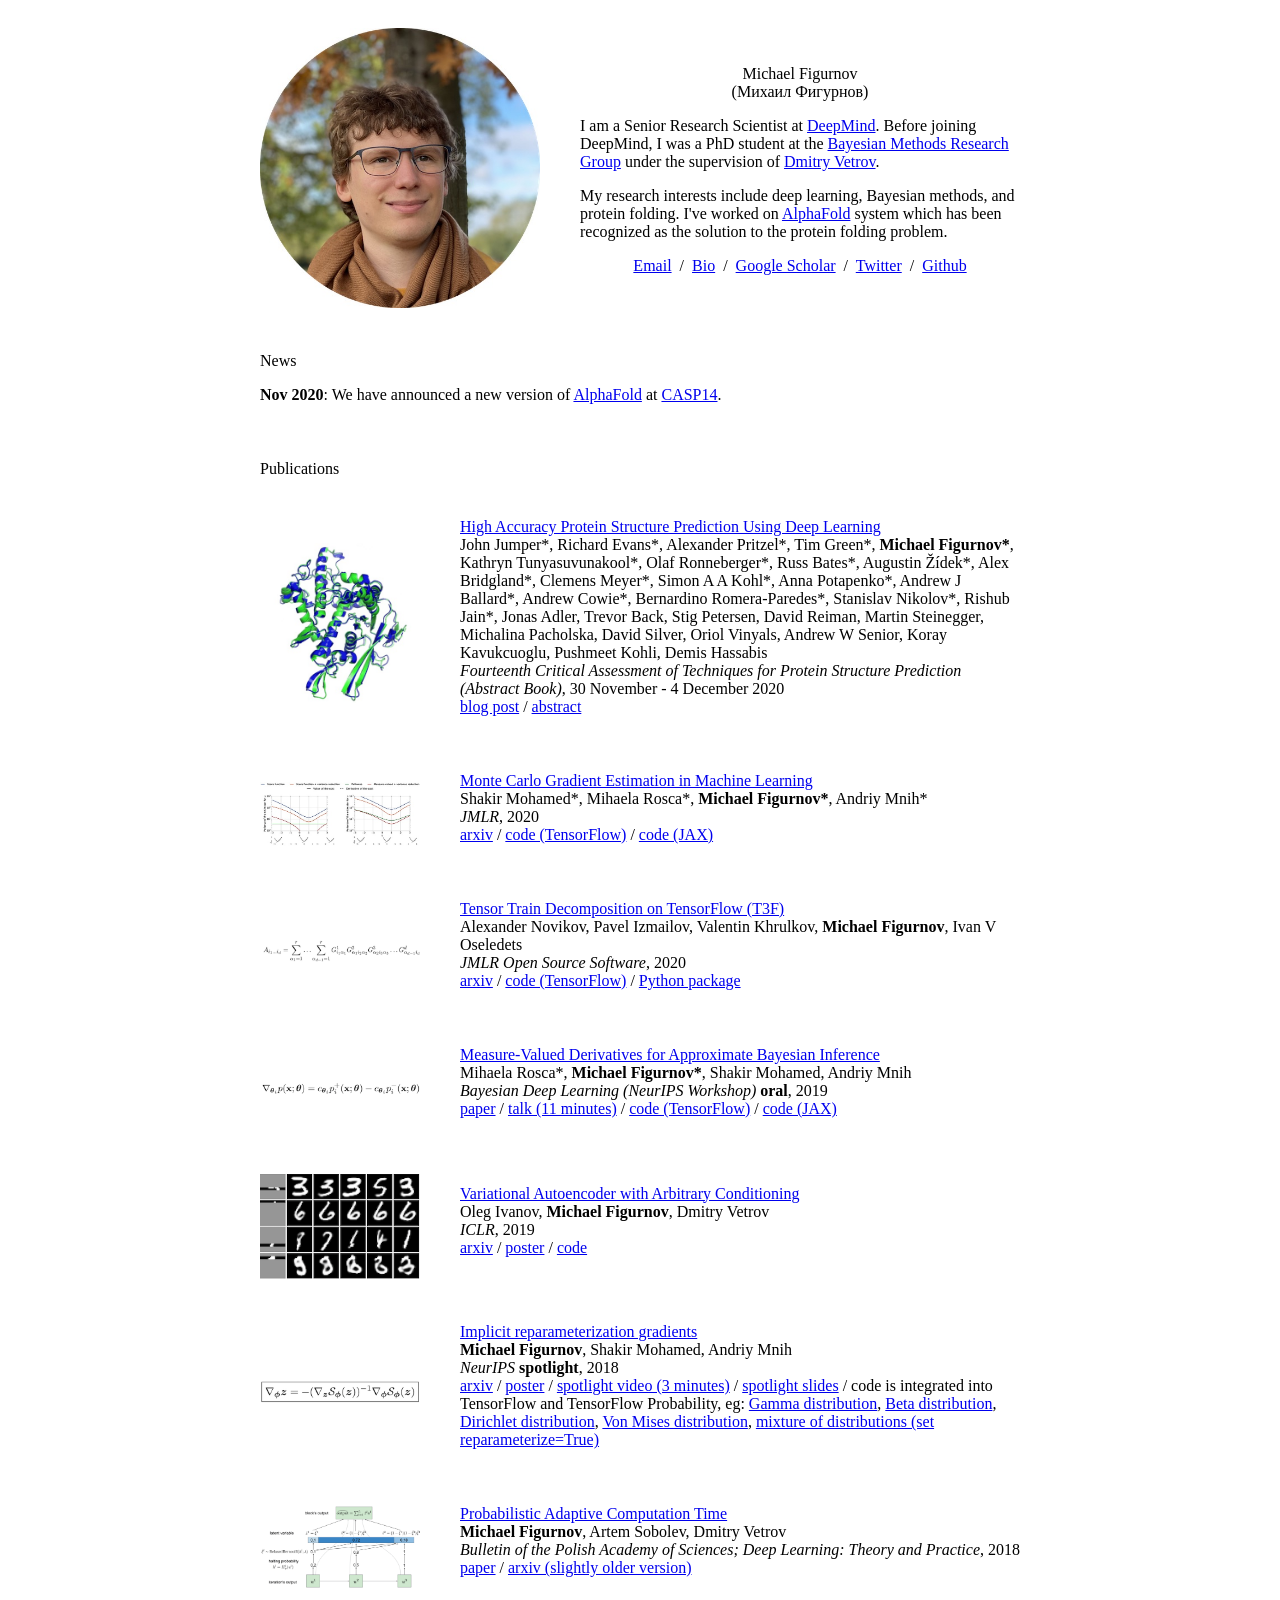
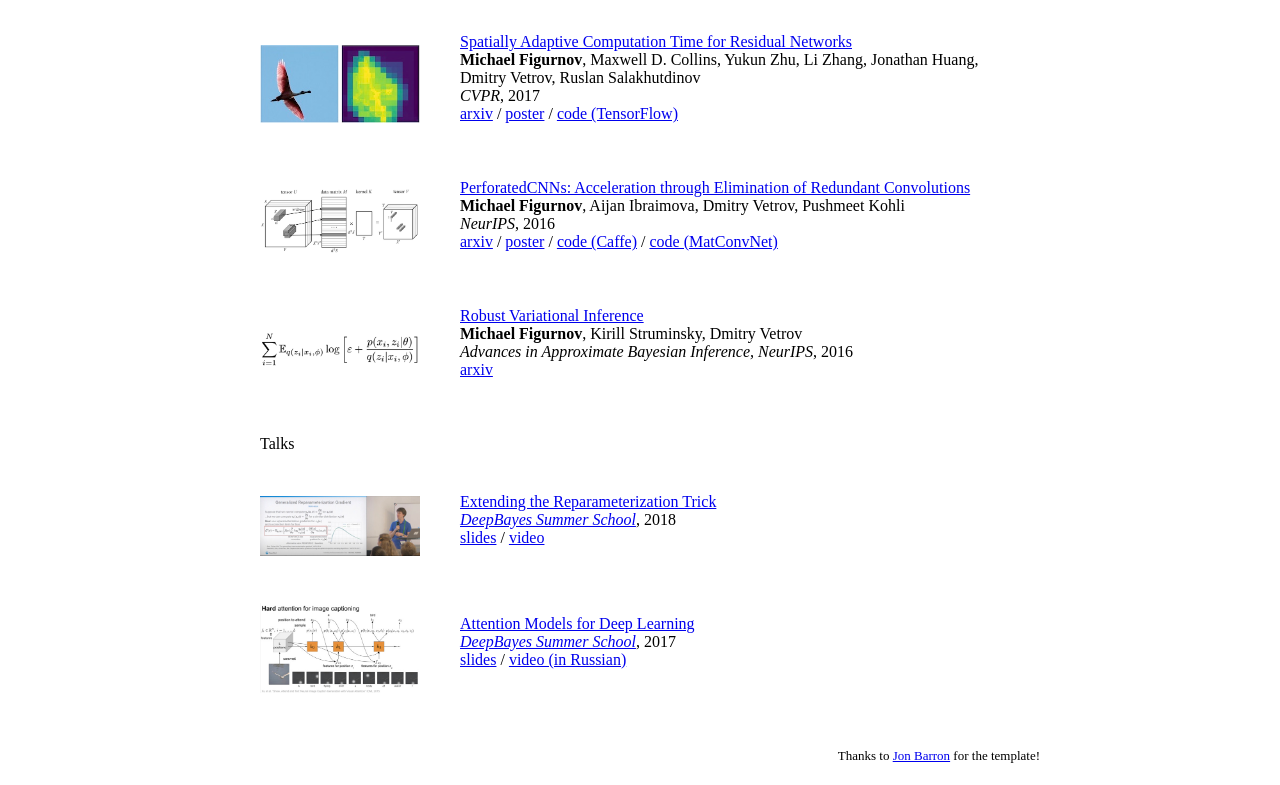
==== index.html @ fea30292 "Initial commit" ====
<!DOCTYPE HTML>
<html lang="en"><head><meta http-equiv="Content-Type" content="text/html; charset=UTF-8">

  <!-- Global site tag (gtag.js) - Google Analytics -->
  <script async src="https://www.googletagmanager.com/gtag/js?id=G-KKWC6RB5WS"></script>
  <script>
    window.dataLayer = window.dataLayer || [];
    function gtag(){dataLayer.push(arguments);}
    gtag('js', new Date());

    gtag('config', 'G-KKWC6RB5WS');
  </script>

  <title>Michael Figurnov</title>
  
  <meta name="author" content="Michael Figurnov">
  <meta name="viewport" content="width=device-width, initial-scale=1">
  
  <link rel="stylesheet" type="text/css" href="stylesheet.css">
  <link rel="icon" type="image/png" href="images/michael-figurnov-small.png">
</head>

<body>
  <table style="width:100%;max-width:800px;border:0px;border-spacing:0px;border-collapse:separate;margin-right:auto;margin-left:auto;"><tbody>
    <tr style="padding:0px">
      <td style="padding:0px">
        <table style="width:100%;border:0px;border-spacing:0px;border-collapse:separate;margin-right:auto;margin-left:auto;"><tbody>
          <tr style="padding:0px">
            <td style="padding:2.5%;width:40%;max-width:40%">
              <a href="images/michael-figurnov.jpg"><img style="width:100%;max-width:100%" alt="profile photo" src="images/michael-figurnov-circle.jpg" class="hoverZoomLink"></a>
            </td>
            <td style="padding:2.5%;width:63%;vertical-align:middle">
              <p style="text-align:center">
                <name>Michael Figurnov</name>
                <br/>(Михаил Фигурнов)
              </p>
              <p>I am a Senior Research Scientist at <a href="https://deepmind.com/">DeepMind</a>.
                Before joining DeepMind, I was a PhD student at the <a href="https://bayesgroup.ru/">Bayesian Methods Research Group</a> under the supervision of <a href="https://bayesgroup.ru/people/dmitry-vetrov/">Dmitry Vetrov</a>.
              </p>
              <p>
                My research interests include deep learning, Bayesian methods, and protein folding.
                I've worked on <a href="https://deepmind.com/blog/article/alphafold-a-solution-to-a-50-year-old-grand-challenge-in-biology">AlphaFold</a> system which has been recognized as the solution to the protein folding problem.
              </p>
              <p style="text-align:center">
                <a href="mailto:michael@figurnov.ru">Email</a> &nbsp;/&nbsp;
                <!-- <a href="data/michael-figurnov-cv.pdf">CV</a> &nbsp;/&nbsp; -->
                <a href="data/michael-figurnov-bio.txt">Bio</a> &nbsp;/&nbsp;
                <a href="https://scholar.google.com/citations?user=qd0tOpQAAAAJ&hl=en&oi=ao">Google Scholar</a> &nbsp;/&nbsp;
                <a href="https://twitter.com/mfigurnov">Twitter</a> &nbsp;/&nbsp;
                <a href="https://github.com/mfigurnov/">Github</a>
              </p>
            </td>
          </tr>
        </tbody></table>
        <table style="width:100%;border:0px;border-spacing:0px;border-collapse:separate;margin-right:auto;margin-left:auto;"><tbody>
          <tr>
          <td style="padding:20px;width:100%;vertical-align:middle">
            <heading>News</heading>
            <p>
              <strong>Nov 2020</strong>: We have announced a new version of <a href="https://deepmind.com/blog/article/alphafold-a-solution-to-a-50-year-old-grand-challenge-in-biology">AlphaFold</a> at <a href="https://predictioncenter.org/casp14/index.cgi">CASP14</a>.
            </p>
          </td>
        </tr>
        </tbody></table>

        <table style="width:100%;border:0px;border-spacing:0px;border-collapse:separate;margin-right:auto;margin-left:auto;"><tbody>
            <tr>
            <td style="padding:20px;width:100%;vertical-align:middle">
              <heading>Publications</heading>
            </td>
          </tr>
        </tbody></table>
        <table style="width:100%;border:0px;border-spacing:0px;border-collapse:separate;margin-right:auto;margin-left:auto;"><tbody>

        <tr>
          <td style="padding:20px;width:25%;vertical-align:middle">
          <img src='images/alphafold-protein.jpg' width="160">
          </td>
          <td style="padding:20px;width:75%;vertical-align:middle">
            <a href="https://deepmind.com/blog/article/alphafold-a-solution-to-a-50-year-old-grand-challenge-in-biology">
              <papertitle>High Accuracy Protein Structure Prediction Using Deep Learning</papertitle>
            </a>
            <br>
            John Jumper&#42;, Richard Evans&#42;, Alexander Pritzel&#42;, Tim Green&#42;, <strong>Michael Figurnov&#42;</strong>, Kathryn Tunyasuvunakool&#42;, Olaf Ronneberger&#42;, Russ Bates&#42;, Augustin Žídek&#42;, Alex Bridgland&#42;, Clemens Meyer&#42;, Simon A A Kohl&#42;, Anna Potapenko&#42;, Andrew J Ballard&#42;, Andrew Cowie&#42;, Bernardino Romera-Paredes&#42;, Stanislav Nikolov&#42;, Rishub Jain&#42;, Jonas Adler, Trevor Back, Stig Petersen, David Reiman, Martin Steinegger, Michalina Pacholska, David Silver, Oriol Vinyals, Andrew W Senior, Koray Kavukcuoglu, Pushmeet Kohli, Demis Hassabis
            <br>
            <em>Fourteenth Critical Assessment of Techniques for Protein Structure Prediction (Abstract Book)</em>, 30 November - 4 December 2020  
            <br>
            <a href="https://deepmind.com/blog/article/alphafold-a-solution-to-a-50-year-old-grand-challenge-in-biology">blog post</a> /
            <a href="https://predictioncenter.org/casp14/doc/CASP14_Abstracts.pdf">abstract</a>
            <p></p>
          </td>
        </tr>

        <tr>
          <td style="padding:20px;width:25%;vertical-align:middle">
          <img src='images/mc-gradients.jpg' width="160">
          </td>
          <td style="padding:20px;width:75%;vertical-align:middle">
            <a href="https://arxiv.org/abs/1906.10652">
              <papertitle>Monte Carlo Gradient Estimation in Machine Learning</papertitle>
            </a>
            <br>
            Shakir Mohamed&#42;, Mihaela Rosca&#42;, <strong>Michael Figurnov&#42;</strong>, Andriy Mnih&#42;
            <br>
            <em>JMLR</em>, 2020
            <br>
            <a href="https://arxiv.org/abs/1906.10652">arxiv</a> /
            <a href="https://github.com/deepmind/mc_gradients">code (TensorFlow)</a> /
            <a href="https://github.com/deepmind/optax/blob/653e62ed842f69c7237fd18818518e6cad3dfdbb/optax/_src/stochastic_gradient_estimators.py">code (JAX)</a>
            <p></p>
          </td>
        </tr>

        <tr>
          <td style="padding:20px;width:25%;vertical-align:middle">
          <img src='images/t3f.png' width="160">
          </td>
          <td style="padding:20px;width:75%;vertical-align:middle">
            <a href="https://arxiv.org/abs/1801.01928">
              <papertitle>Tensor Train Decomposition on TensorFlow (T3F)</papertitle>
            </a>
            <br>
            Alexander Novikov, Pavel Izmailov, Valentin Khrulkov, <strong>Michael Figurnov</strong>, Ivan V Oseledets
            <br>
            <em>JMLR Open Source Software</em>, 2020
            <br>
            <a href="https://arxiv.org/abs/1801.01928">arxiv</a> /
            <a href="https://github.com/Bihaqo/t3f">code (TensorFlow)</a> /
            <a href="https://pypi.org/project/t3f/">Python package</a>
            <p></p>
          </td>
        </tr>

        <tr>
          <td style="padding:20px;width:25%;vertical-align:middle">
          <img src='images/measure-valued.png' width="160">
          </td>
          <td style="padding:20px;width:75%;vertical-align:middle">
            <a href="http://bayesiandeeplearning.org/2019/papers/76.pdf">
              <papertitle>Measure-Valued Derivatives for Approximate Bayesian Inference</papertitle>
            </a>
            <br>
            Mihaela Rosca&#42;, <strong>Michael Figurnov&#42;</strong>, Shakir Mohamed, Andriy Mnih
            <br>
            <em>Bayesian Deep Learning (NeurIPS Workshop)</em> <strong>oral</strong>, 2019
            <br>
            <a href="http://bayesiandeeplearning.org/2019/papers/76.pdf">paper</a> /
            <a href="https://slideslive.com/38922668/contributed-talk-measure-valued-derivatives-for-approximate-bayesian-inference?locale=en">talk (11 minutes)</a> /
            <a href="https://github.com/deepmind/mc_gradients">code (TensorFlow)</a> /
            <a href="https://github.com/deepmind/optax/blob/653e62ed842f69c7237fd18818518e6cad3dfdbb/optax/_src/stochastic_gradient_estimators.py">code (JAX)</a>
            <p></p>
          </td>
        </tr>

        <tr>
          <td style="padding:20px;width:25%;vertical-align:middle">
          <img src='images/vaeac.png' width="160">
          </td>
          <td style="padding:20px;width:75%;vertical-align:middle">
            <a href="https://arxiv.org/abs/1806.02382">
              <papertitle>Variational Autoencoder with Arbitrary Conditioning</papertitle>
            </a>
            <br>
            Oleg Ivanov, <strong>Michael Figurnov</strong>, Dmitry Vetrov
            <br>
            <em>ICLR</em>, 2019
            <br>
            <a href="https://arxiv.org/abs/1806.02382">arxiv</a> /
            <a href="https://postersession.ai/poster/variational-autoencoder-with-arbitrary-c/">poster</a> /
            <a href="https://github.com/tigvarts/vaeac">code</a>
            <p></p>
          </td>
        </tr>

        <tr>
          <td style="padding:20px;width:25%;vertical-align:middle">
          <img src='images/implicit-reparameterization-gradients.png' width="160">
          </td>
          <td style="padding:20px;width:75%;vertical-align:middle">
            <a href="https://arxiv.org/abs/1805.08498">
              <papertitle>Implicit reparameterization gradients</papertitle>
            </a>
            <br>
            <strong>Michael Figurnov</strong>, Shakir Mohamed, Andriy Mnih
            <br>
            <em>NeurIPS</em> <strong>spotlight</strong>, 2018
            <br>
            <a href="https://arxiv.org/abs/1805.08498">arxiv</a> /
            <a href="https://drive.google.com/file/d/1lMLOKIxQWKgII1GrRvJwfZfaETVZQtbt/view">poster</a> /
            <a href="https://youtube.videoken.com/embed/6VT0nvWuv-4?tocitem=21">spotlight video (3 minutes)</a> /
            <a href="https://nips.cc/media/Slides/nips/2018/220e(06-09-45)-06-10-00-12714-Implicit_Repara.pdf">spotlight slides</a> /
            code is integrated into TensorFlow and TensorFlow Probability, eg:
            <a href="https://www.tensorflow.org/probability/api_docs/python/tfp/distributions/Gamma">Gamma distribution</a>,
            <a href="https://www.tensorflow.org/probability/api_docs/python/tfp/distributions/Beta">Beta distribution</a>,
            <a href="https://www.tensorflow.org/probability/api_docs/python/tfp/distributions/Dirichlet">Dirichlet distribution</a>,
            <a href="https://www.tensorflow.org/probability/api_docs/python/tfp/distributions/VonMises">Von Mises distribution</a>,
            <a href="https://www.tensorflow.org/probability/api_docs/python/tfp/distributions/MixtureSameFamily">mixture of distributions (set reparameterize=True)</a>
            <p></p>
          </td>
        </tr>

        <tr>
          <td style="padding:20px;width:25%;vertical-align:middle">
          <img src='images/pact.png' width="160">
          </td>
          <td style="padding:20px;width:75%;vertical-align:middle">
            <a href="https://journals.pan.pl/Content/109870/PDF/06_811-820_00938_Bpast.No.66-6_31.12.18_K2.pdf">
              <papertitle>Probabilistic Adaptive Computation Time</papertitle>
            </a>
            <br>
            <strong>Michael Figurnov</strong>, Artem Sobolev, Dmitry Vetrov
            <br>
            <em>Bulletin of the Polish Academy of Sciences; Deep Learning: Theory and Practice</em>, 2018
            <br>
            <a href="https://journals.pan.pl/Content/109870/PDF/06_811-820_00938_Bpast.No.66-6_31.12.18_K2.pdf">paper</a> /
            <a href="https://arxiv.org/abs/1712.00386">arxiv (slightly older version)</a>
            <p></p>
          </td>
        </tr>

        <tr>
          <td style="padding:20px;width:25%;vertical-align:middle">
          <img src='images/sact-ponder-cost.jpg' width="160">
          </td>
          <td style="padding:20px;width:75%;vertical-align:middle">
            <a href="https://arxiv.org/abs/1612.02297">
              <papertitle>Spatially Adaptive Computation Time for Residual Networks</papertitle>
            </a>
            <br>
            <strong>Michael Figurnov</strong>, Maxwell D. Collins, Yukun Zhu, Li Zhang, Jonathan Huang, Dmitry Vetrov, Ruslan Salakhutdinov
            <br>
            <em>CVPR</em>, 2017
            <br>
            <a href="https://arxiv.org/abs/1612.02297">arxiv</a> /
            <a href="https://drive.google.com/file/d/1zwz2q8fV6g36a4WmJM-i4kgBHDgw9AXd/view">poster</a> /
            <a href="https://github.com/mfigurnov/sact">code (TensorFlow)</a>
            <p></p>
          </td>
        </tr>

        <tr>
          <td style="padding:20px;width:25%;vertical-align:middle">
          <img src='images/perforatedcnns.png' width="160">
          </td>
          <td style="padding:20px;width:75%;vertical-align:middle">
            <a href="https://arxiv.org/abs/1504.08362">
              <papertitle>PerforatedCNNs: Acceleration through Elimination of Redundant Convolutions</papertitle>
            </a>
            <br>
            <strong>Michael Figurnov</strong>, Aijan Ibraimova, Dmitry Vetrov, Pushmeet Kohli
            <br>
            <em>NeurIPS</em>, 2016
            <br>
            <a href="https://arxiv.org/abs/1504.08362">arxiv</a> /
            <a href="https://drive.google.com/file/d/1qn_UB5o6gvL50OKNVqPNhJzmMYYS5XUG/view">poster</a> /
            <a href="https://github.com/mfigurnov/perforated-cnn-caffe">code (Caffe)</a> /
            <a href="https://github.com/mfigurnov/perforated-cnn-matconvnet">code (MatConvNet)</a>
            <p></p>
          </td>
        </tr>

        <tr>
          <td style="padding:20px;width:25%;vertical-align:middle">
          <img src='images/robust-vi.png' width="160">
          </td>
          <td style="padding:20px;width:75%;vertical-align:middle">
            <a href="https://arxiv.org/abs/1611.09226">
              <papertitle>Robust Variational Inference</papertitle>
            </a>
            <br>
            <strong>Michael Figurnov</strong>, Kirill Struminsky, Dmitry Vetrov
            <br>
            <em>Advances in Approximate Bayesian Inference, NeurIPS</em>, 2016
            <br>
            <a href="https://arxiv.org/abs/1611.09226">arxiv</a>
            <p></p>
          </td>
        </tr>

        </tbody></table>

        <table style="width:100%;border:0px;border-spacing:0px;border-collapse:separate;margin-right:auto;margin-left:auto;"><tbody>
            <tr>
            <td style="padding:20px;width:100%;vertical-align:middle">
              <heading>Talks</heading>
            </td>
          </tr>
        </tbody></table>
        <table style="width:100%;border:0px;border-spacing:0px;border-collapse:separate;margin-right:auto;margin-left:auto;"><tbody>

        <tr>
          <td style="padding:20px;width:25%;vertical-align:middle">
          <img src='images/deepbayes-2018.jpg' width="160">
          </td>
          <td style="padding:20px;width:75%;vertical-align:middle">
            <a href="https://drive.google.com/file/d/1GYuwd_3_RF1uCNQ2idNc_WfGMuttIndA/view">
              <papertitle>Extending the Reparameterization Trick</papertitle>
            </a>
            <br>
            <em><a href="http://deepbayes.ru/2018/">DeepBayes Summer School</a></em>, 2018
            <br>
            <a href="https://drive.google.com/file/d/1GYuwd_3_RF1uCNQ2idNc_WfGMuttIndA/view">slides</a> /
            <a href="https://youtu.be/BV465lgleHA">video</a>
            <p></p>
          </td>
        </tr>

        <tr>
          <td style="padding:20px;width:25%;vertical-align:middle">
          <img src='images/deepbayes-2017.jpg' width="160">
          </td>
          <td style="padding:20px;width:75%;vertical-align:middle">
            <a href="https://docs.google.com/presentation/d/1TOsUjgrdTlZFYVn3M88GdRQy9aKdce4VYIRqcfXDClk">
              <papertitle>Attention Models for Deep Learning</papertitle>
            </a>
            <br>
            <em><a href="http://deepbayes.ru/2017/">DeepBayes Summer School</a></em>, 2017
            <br>
            <a href="https://docs.google.com/presentation/d/1TOsUjgrdTlZFYVn3M88GdRQy9aKdce4VYIRqcfXDClk">slides</a> /
            <a href="https://youtu.be/_XRBlhzb31U">video (in Russian)</a>
            <p></p>
          </td>
        </tr>

        </tbody></table>

        <table style="width:100%;border:0px;border-spacing:0px;border-collapse:separate;margin-right:auto;margin-left:auto;"><tbody>
          <tr>
            <td style="padding:0px">
              <br>
              <p style="text-align:right;font-size:small;">
                Thanks to <a href="http://jonbarron.info/">Jon Barron</a> for the template!
            </td>
          </tr>
        </tbody></table>
      </td>
    </tr>
  </table>
</body>

</html>
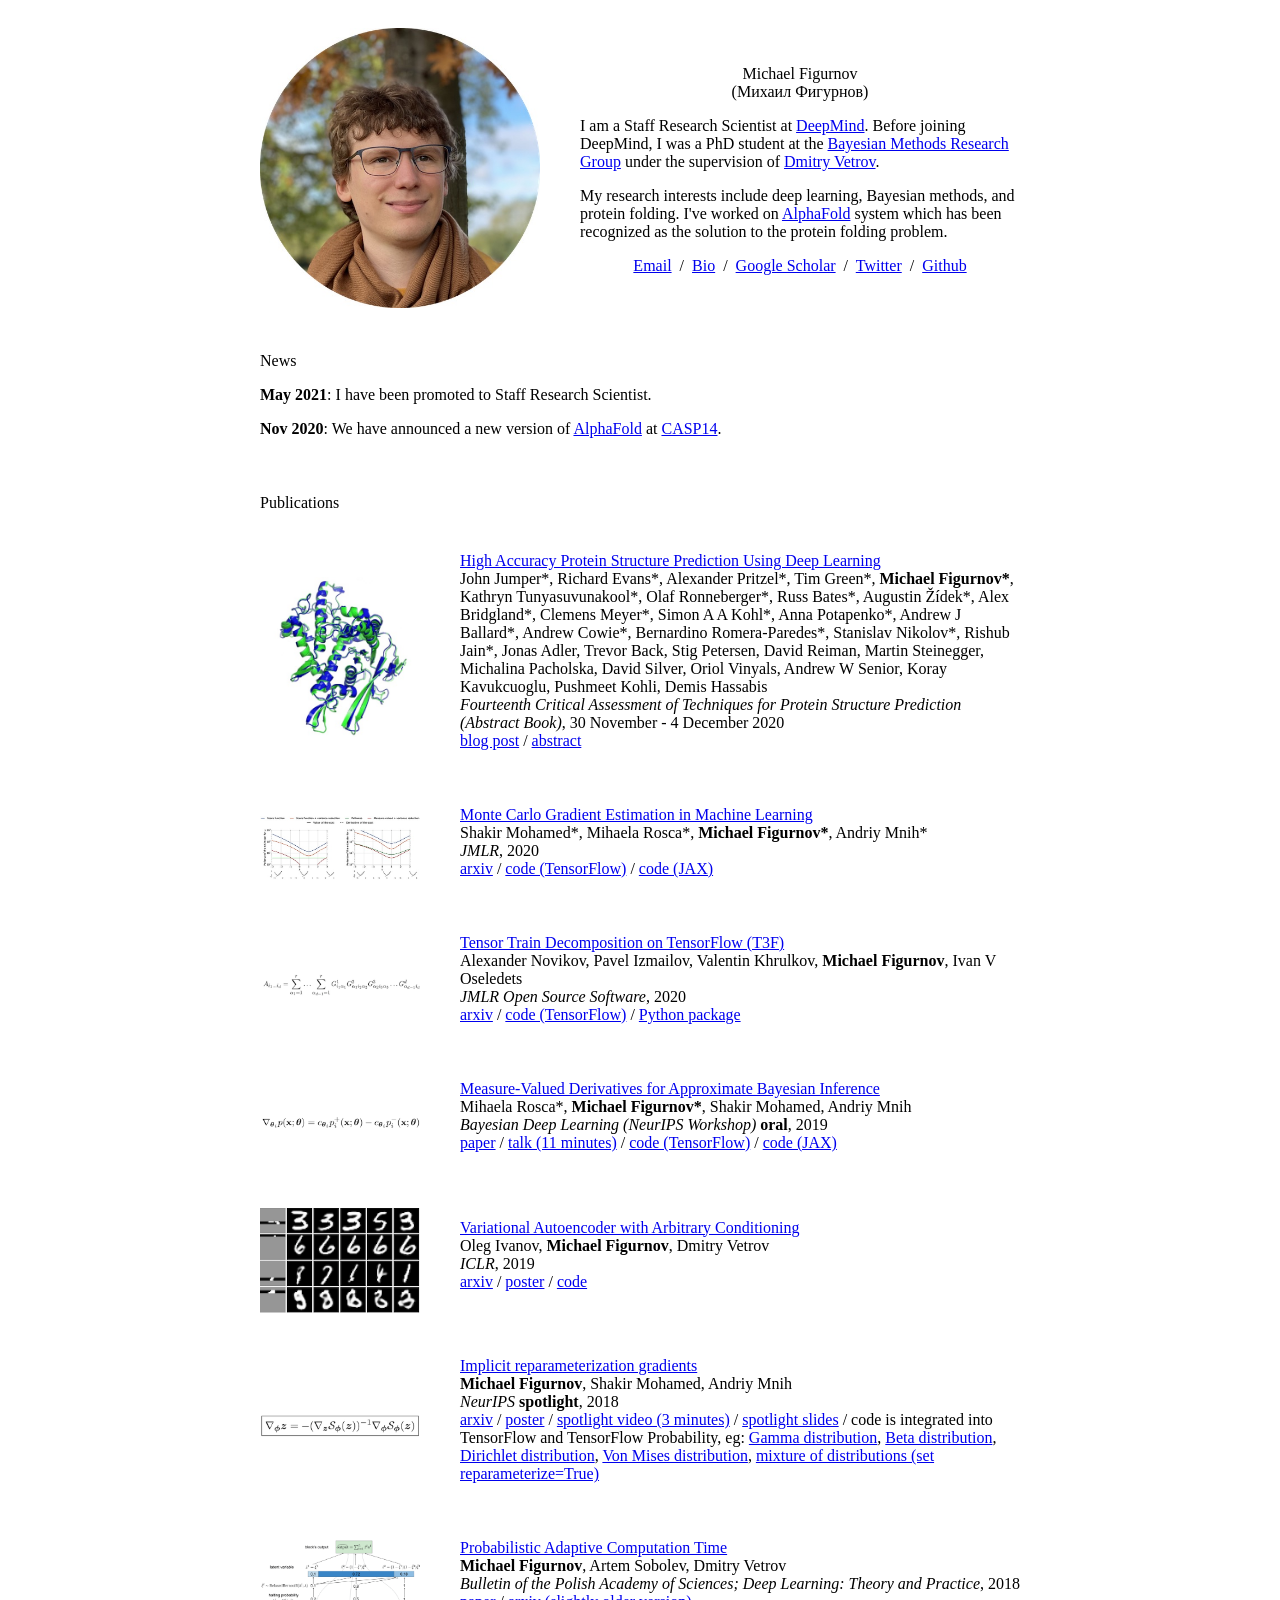
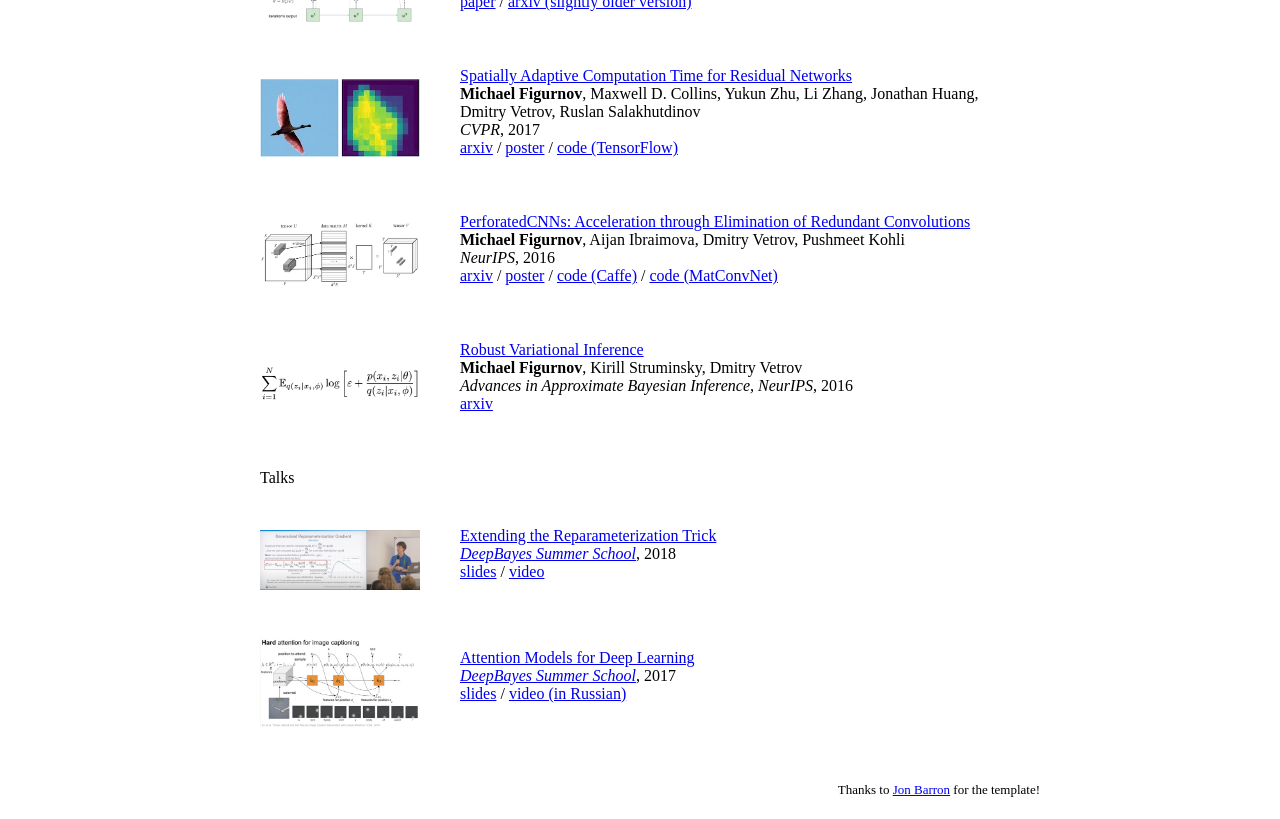
==== commit 7bcc6aeb: "Senior -> Staff RS" ====
--- a/index.html
+++ b/index.html
@@ -34,7 +34,7 @@
                 <name>Michael Figurnov</name>
                 <br/>(Михаил Фигурнов)
               </p>
-              <p>I am a Senior Research Scientist at <a href="https://deepmind.com/">DeepMind</a>.
+              <p>I am a Staff Research Scientist at <a href="https://deepmind.com/">DeepMind</a>.
                 Before joining DeepMind, I was a PhD student at the <a href="https://bayesgroup.ru/">Bayesian Methods Research Group</a> under the supervision of <a href="https://bayesgroup.ru/people/dmitry-vetrov/">Dmitry Vetrov</a>.
               </p>
               <p>
@@ -57,6 +57,9 @@
           <td style="padding:20px;width:100%;vertical-align:middle">
             <heading>News</heading>
             <p>
+              <strong>May 2021</strong>: I have been promoted to Staff Research Scientist.
+            </p>
+            <p>
               <strong>Nov 2020</strong>: We have announced a new version of <a href="https://deepmind.com/blog/article/alphafold-a-solution-to-a-50-year-old-grand-challenge-in-biology">AlphaFold</a> at <a href="https://predictioncenter.org/casp14/index.cgi">CASP14</a>.
             </p>
           </td>
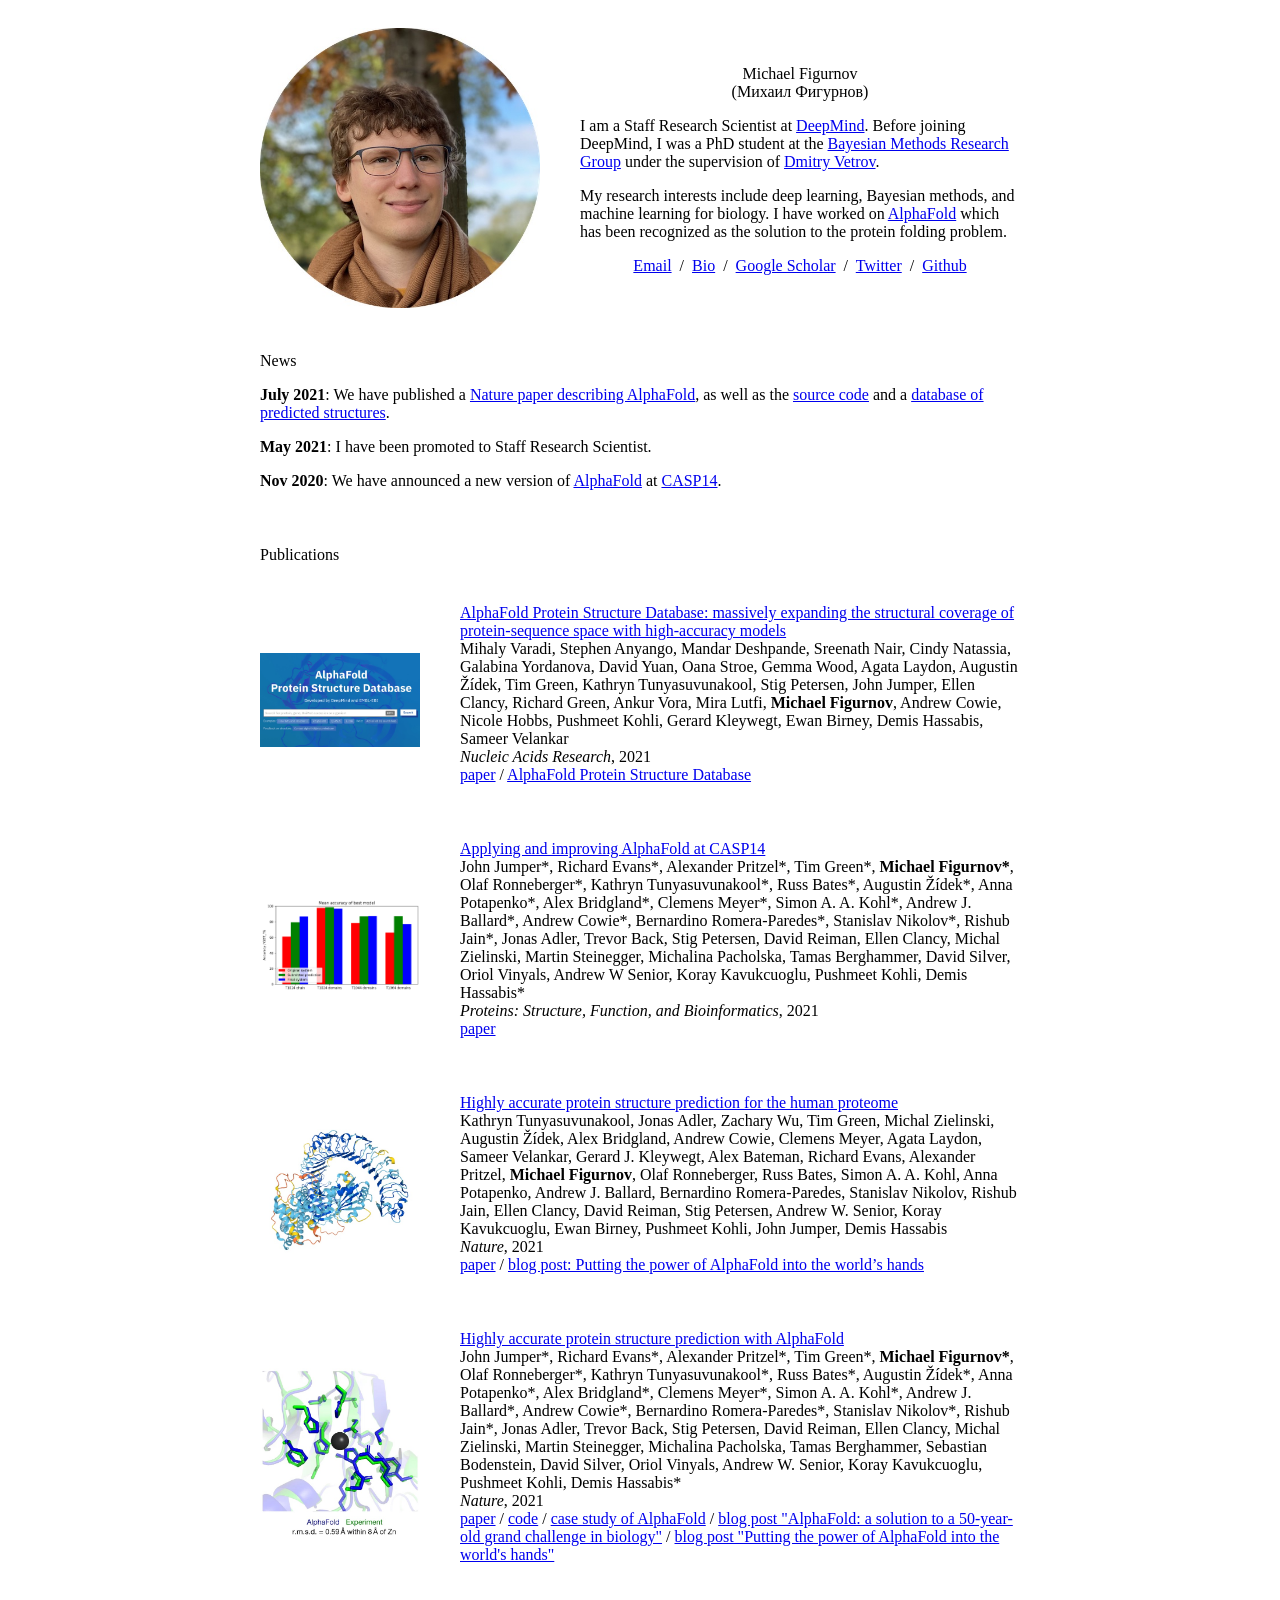
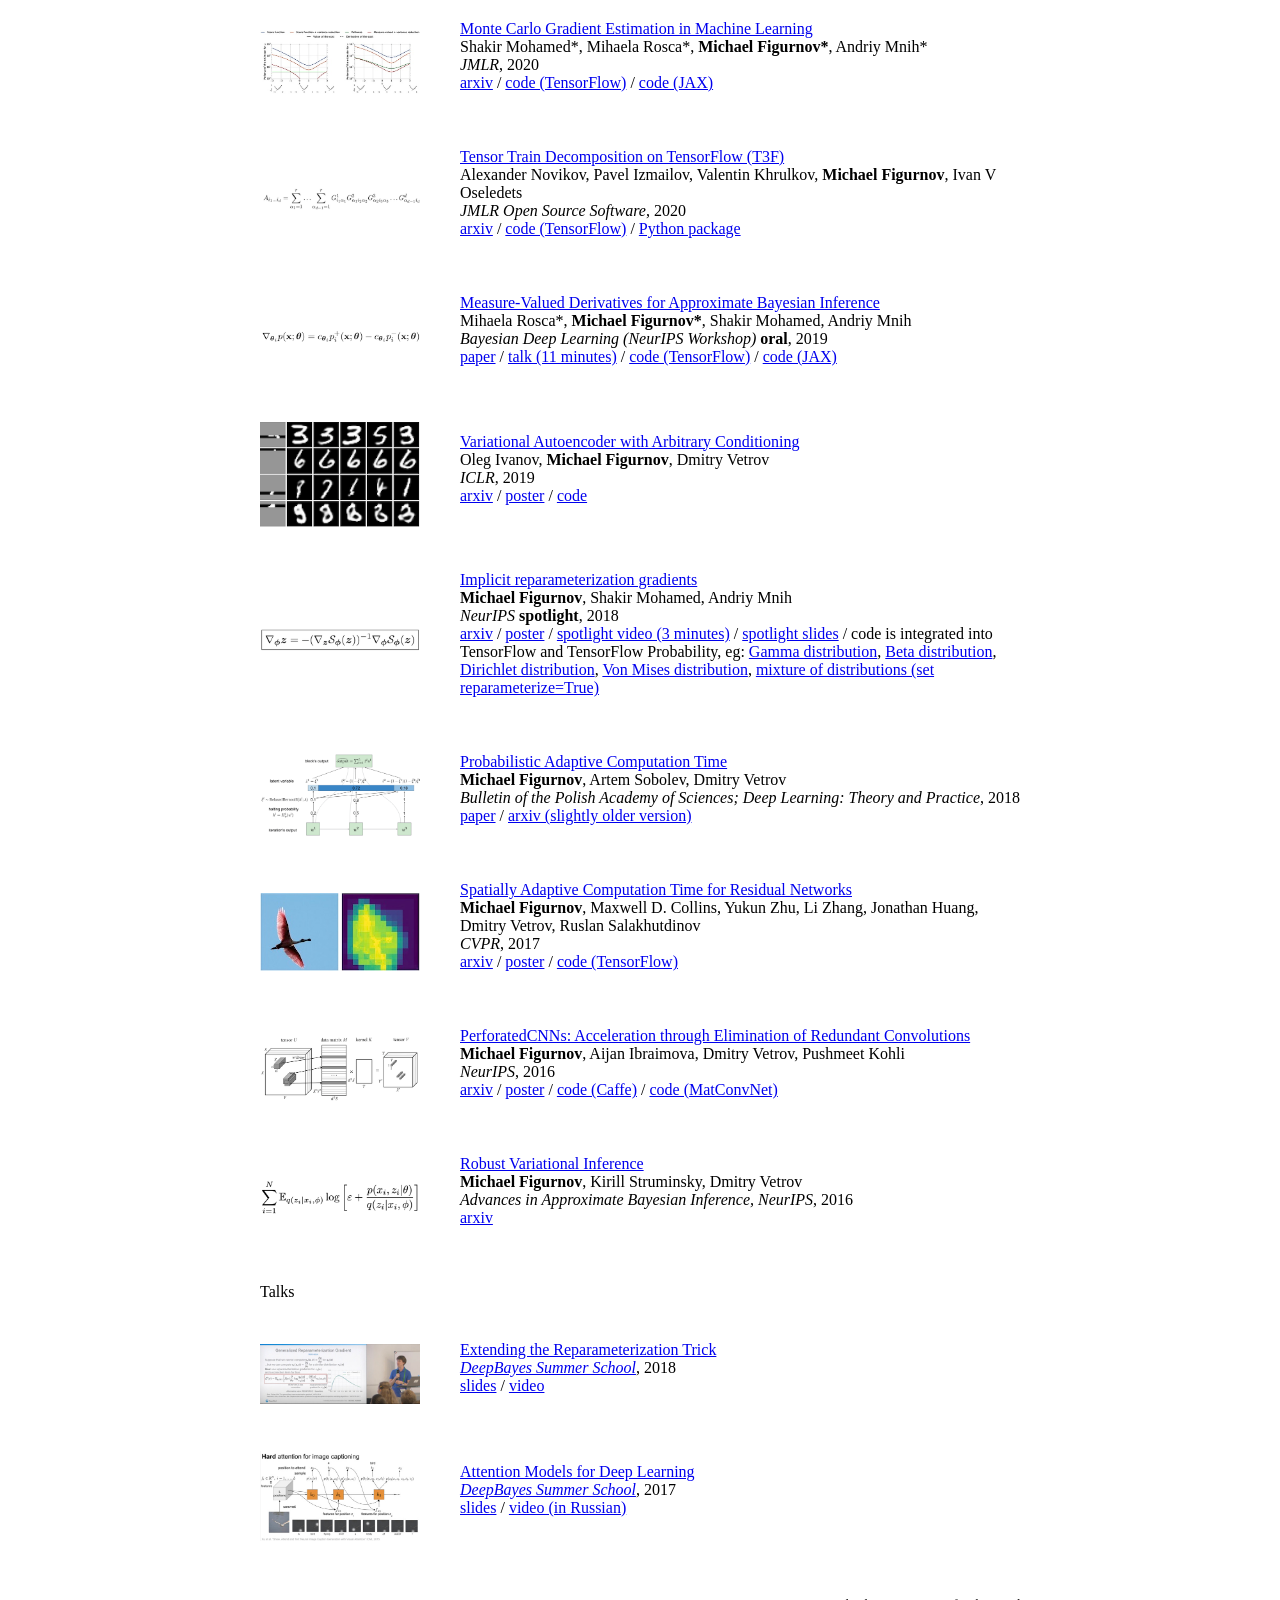
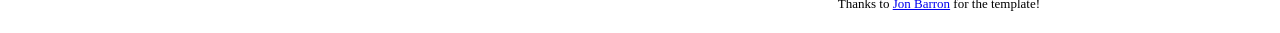
==== commit 8081f18f: "AlphaFold papers" ====
--- a/index.html
+++ b/index.html
@@ -38,8 +38,8 @@
                 Before joining DeepMind, I was a PhD student at the <a href="https://bayesgroup.ru/">Bayesian Methods Research Group</a> under the supervision of <a href="https://bayesgroup.ru/people/dmitry-vetrov/">Dmitry Vetrov</a>.
               </p>
               <p>
-                My research interests include deep learning, Bayesian methods, and protein folding.
-                I've worked on <a href="https://deepmind.com/blog/article/alphafold-a-solution-to-a-50-year-old-grand-challenge-in-biology">AlphaFold</a> system which has been recognized as the solution to the protein folding problem.
+                My research interests include deep learning, Bayesian methods, and machine learning for biology.
+                I have worked on <a href="https://deepmind.com/blog/article/alphafold-a-solution-to-a-50-year-old-grand-challenge-in-biology">AlphaFold</a> which has been recognized as the solution to the protein folding problem.
               </p>
               <p style="text-align:center">
                 <a href="mailto:michael@figurnov.ru">Email</a> &nbsp;/&nbsp;
@@ -57,6 +57,9 @@
           <td style="padding:20px;width:100%;vertical-align:middle">
             <heading>News</heading>
             <p>
+              <strong>July 2021</strong>: We have published a <a href="https://www.nature.com/articles/s41586-021-03819-2">Nature paper describing AlphaFold</a>, as well as the <a href="https://github.com/deepmind/alphafold">source code</a> and a <a href="https://alphafold.ebi.ac.uk/">database of predicted structures</a>.
+            </p>
+            <p>
               <strong>May 2021</strong>: I have been promoted to Staff Research Scientist.
             </p>
             <p>
@@ -77,6 +80,88 @@
 
         <tr>
           <td style="padding:20px;width:25%;vertical-align:middle">
+          <img src='images/afdb.jpg' width="160">
+          </td>
+          <td style="padding:20px;width:75%;vertical-align:middle">
+            <a href="https://academic.oup.com/nar/article/50/D1/D439/6430488">
+              <papertitle>AlphaFold Protein Structure Database: massively expanding the structural coverage of protein-sequence space with high-accuracy models
+              </papertitle>
+            </a>
+            <br>
+            Mihaly Varadi, Stephen Anyango, Mandar Deshpande, Sreenath Nair, Cindy Natassia, Galabina Yordanova, David Yuan, Oana Stroe, Gemma Wood, Agata Laydon, Augustin Žídek, Tim Green, Kathryn Tunyasuvunakool, Stig Petersen, John Jumper, Ellen Clancy, Richard Green, Ankur Vora, Mira Lutfi, <strong>Michael Figurnov</strong>, Andrew Cowie, Nicole Hobbs, Pushmeet Kohli, Gerard Kleywegt, Ewan Birney, Demis Hassabis, Sameer Velankar
+            <br>
+            <em>Nucleic Acids Research</em>, 2021
+            <br>
+            <a href="https://academic.oup.com/nar/article/50/D1/D439/6430488">paper</a> /
+            <a href="https://alphafold.ebi.ac.uk/">AlphaFold Protein Structure Database</a>
+            <p></p>
+          </td>
+        </tr>
+
+        <tr>
+          <td style="padding:20px;width:25%;vertical-align:middle">
+          <img src='images/alphafold-proteins-casp14.png' width="160">
+          </td>
+          <td style="padding:20px;width:75%;vertical-align:middle">
+            <a href="https://onlinelibrary.wiley.com/doi/pdf/10.1002/prot.26257">
+              <papertitle>Applying and improving AlphaFold at CASP14
+              </papertitle>
+            </a>
+            <br>
+            John Jumper&#42;, Richard Evans&#42;, Alexander Pritzel&#42;, Tim Green&#42;, <strong>Michael Figurnov&#42;</strong>, Olaf Ronneberger&#42;, Kathryn Tunyasuvunakool&#42;, Russ Bates&#42;, Augustin Žídek&#42;, Anna Potapenko&#42;, Alex Bridgland&#42;, Clemens Meyer&#42;, Simon A. A. Kohl&#42;, Andrew J. Ballard&#42;, Andrew Cowie&#42;, Bernardino Romera-Paredes&#42;, Stanislav Nikolov&#42;, Rishub Jain&#42;, Jonas Adler, Trevor Back, Stig Petersen, David Reiman, Ellen Clancy, Michal Zielinski, Martin Steinegger, Michalina Pacholska, Tamas Berghammer, David Silver, Oriol Vinyals, Andrew W Senior, Koray Kavukcuoglu, Pushmeet Kohli, Demis Hassabis&#42;
+            <br>
+            <em>Proteins: Structure, Function, and Bioinformatics</em>, 2021
+            <br>
+            <a href="https://onlinelibrary.wiley.com/doi/pdf/10.1002/prot.26257">paper</a>
+            <p></p>
+          </td>
+        </tr>
+
+        <tr>
+          <td style="padding:20px;width:25%;vertical-align:middle">
+          <img src='images/alphafold-nature-afdb.jpg' width="160">
+          </td>
+          <td style="padding:20px;width:75%;vertical-align:middle">
+            <a href="https://www.nature.com/articles/s41586-021-03828-1">
+              <papertitle>Highly accurate protein structure prediction for the human proteome
+              </papertitle>
+            </a>
+            <br>
+            Kathryn Tunyasuvunakool, Jonas Adler, Zachary Wu, Tim Green, Michal Zielinski, Augustin Žídek, Alex Bridgland, Andrew Cowie, Clemens Meyer, Agata Laydon, Sameer Velankar, Gerard J. Kleywegt, Alex Bateman, Richard Evans, Alexander Pritzel, <strong>Michael Figurnov</strong>, Olaf Ronneberger, Russ Bates, Simon A. A. Kohl, Anna Potapenko, Andrew J. Ballard, Bernardino Romera-Paredes, Stanislav Nikolov, Rishub Jain, Ellen Clancy, David Reiman, Stig Petersen, Andrew W. Senior, Koray Kavukcuoglu, Ewan Birney, Pushmeet Kohli, John Jumper, Demis Hassabis
+            <br>
+            <em>Nature</em>, 2021
+            <br>
+            <a href="https://www.nature.com/articles/s41586-021-03828-1">paper</a> /
+            <a href="https://deepmind.com/blog/article/putting-the-power-of-alphafold-into-the-worlds-hands">blog post: Putting the power of AlphaFold into the world’s hands</a>
+            <p></p>
+          </td>
+        </tr>
+
+        <tr>
+          <td style="padding:20px;width:25%;vertical-align:middle">
+          <img src='images/alphafold-nature-methods.jpg' width="160">
+          </td>
+          <td style="padding:20px;width:75%;vertical-align:middle">
+            <a href="https://www.nature.com/articles/s41586-021-03819-2">
+              <papertitle>Highly accurate protein structure prediction with AlphaFold
+              </papertitle>
+            </a>
+            <br>
+            John Jumper&#42;, Richard Evans&#42;, Alexander Pritzel&#42;, Tim Green&#42;, <strong>Michael Figurnov&#42;</strong>, Olaf Ronneberger&#42;, Kathryn Tunyasuvunakool&#42;, Russ Bates&#42;, Augustin Žídek&#42;, Anna Potapenko&#42;, Alex Bridgland&#42;, Clemens Meyer&#42;, Simon A. A. Kohl&#42;, Andrew J. Ballard&#42;, Andrew Cowie&#42;, Bernardino Romera-Paredes&#42;, Stanislav Nikolov&#42;, Rishub Jain&#42;, Jonas Adler, Trevor Back, Stig Petersen, David Reiman, Ellen Clancy, Michal Zielinski, Martin Steinegger, Michalina Pacholska, Tamas Berghammer, Sebastian Bodenstein, David Silver, Oriol Vinyals, Andrew W. Senior, Koray Kavukcuoglu, Pushmeet Kohli, Demis Hassabis&#42;
+            <br>
+            <em>Nature</em>, 2021
+            <br>
+            <a href="https://www.nature.com/articles/s41586-021-03819-2">paper</a> /
+            <a href="https://github.com/deepmind/alphafold">code</a> /
+            <a href="https://deepmind.com/research/case-studies/alphafold">case study of AlphaFold</a> /
+            <a href="https://deepmind.com/blog/article/alphafold-a-solution-to-a-50-year-old-grand-challenge-in-biology">blog post "AlphaFold: a solution to a 50-year-old grand challenge in biology"</a> /
+            <a href="https://deepmind.com/blog/article/putting-the-power-of-alphafold-into-the-worlds-hands">blog post "Putting the power of AlphaFold into the world's hands"</a>
+            <p></p>
+          </td>
+        </tr>
+
+        <!-- <tr>
+          <td style="padding:20px;width:25%;vertical-align:middle">
           <img src='images/alphafold-protein.jpg' width="160">
           </td>
           <td style="padding:20px;width:75%;vertical-align:middle">
@@ -92,7 +177,7 @@
             <a href="https://predictioncenter.org/casp14/doc/CASP14_Abstracts.pdf">abstract</a>
             <p></p>
           </td>
-        </tr>
+        </tr> -->
 
         <tr>
           <td style="padding:20px;width:25%;vertical-align:middle">
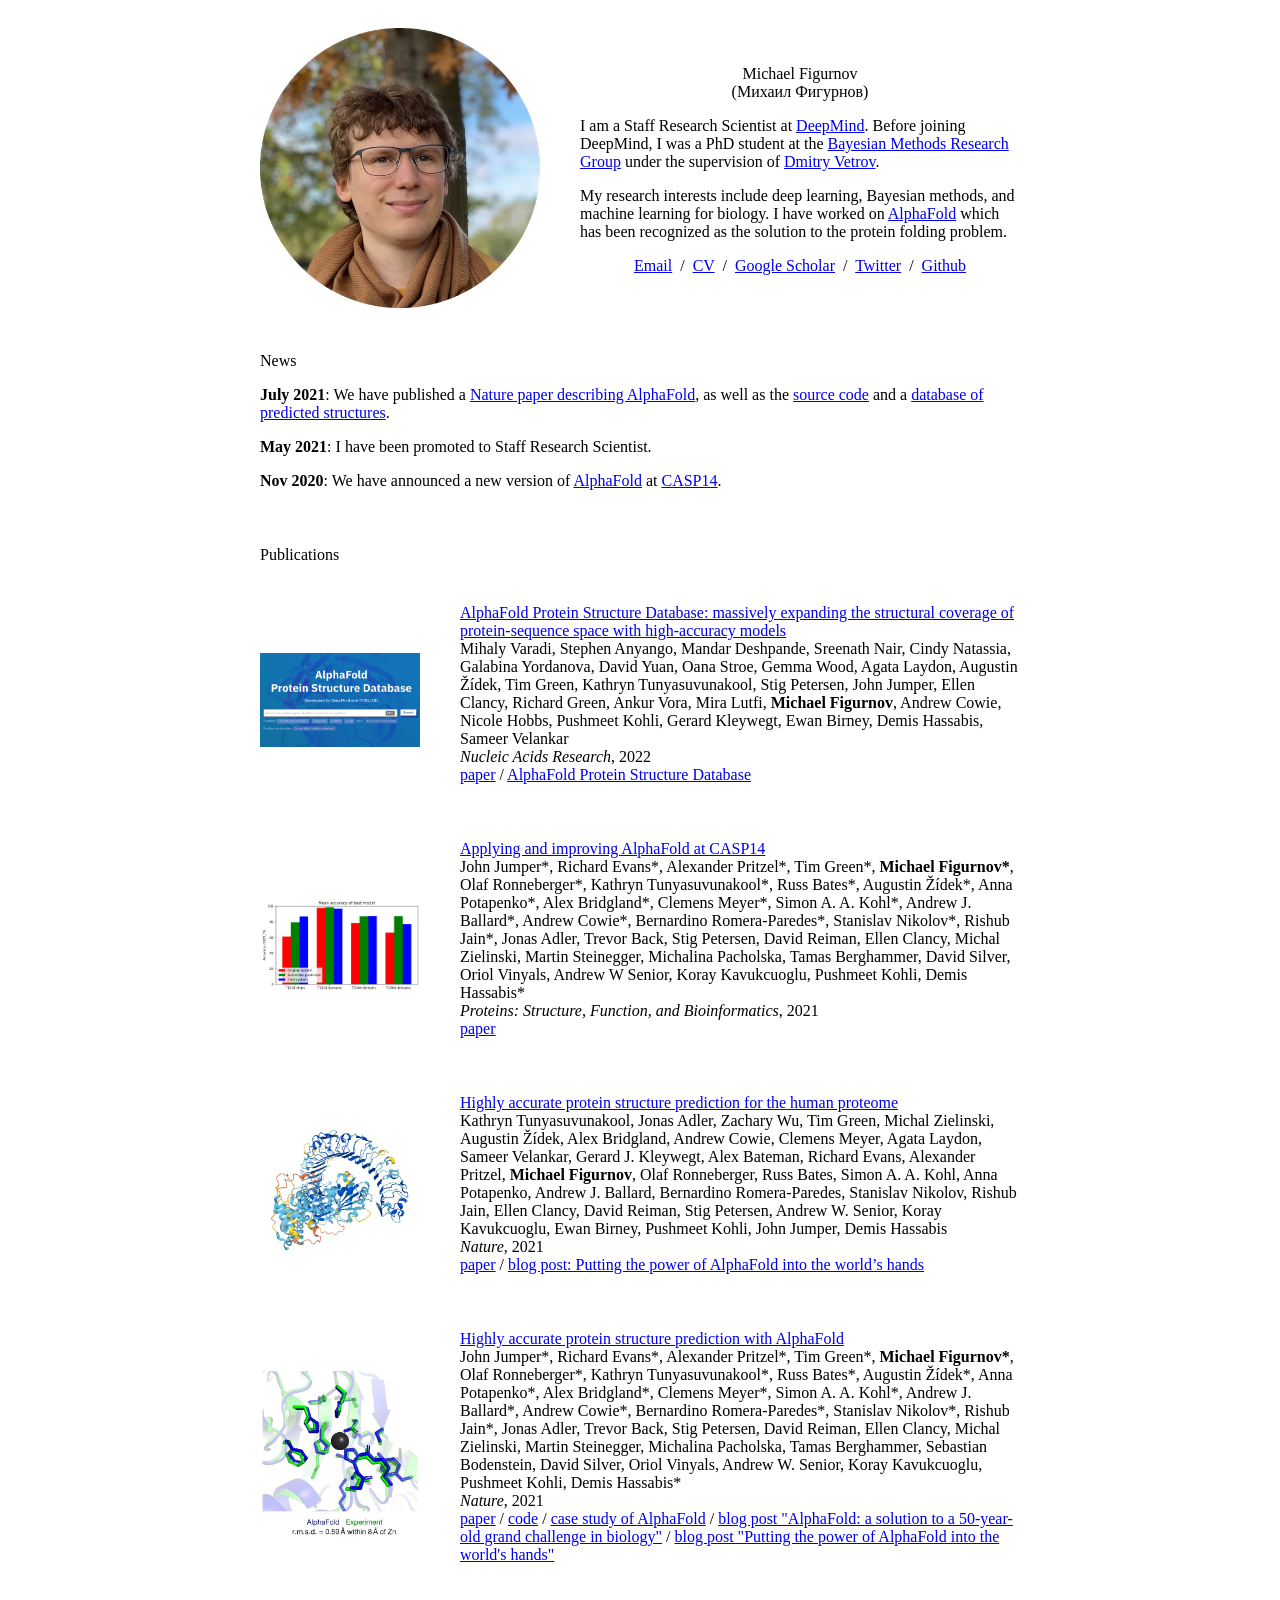
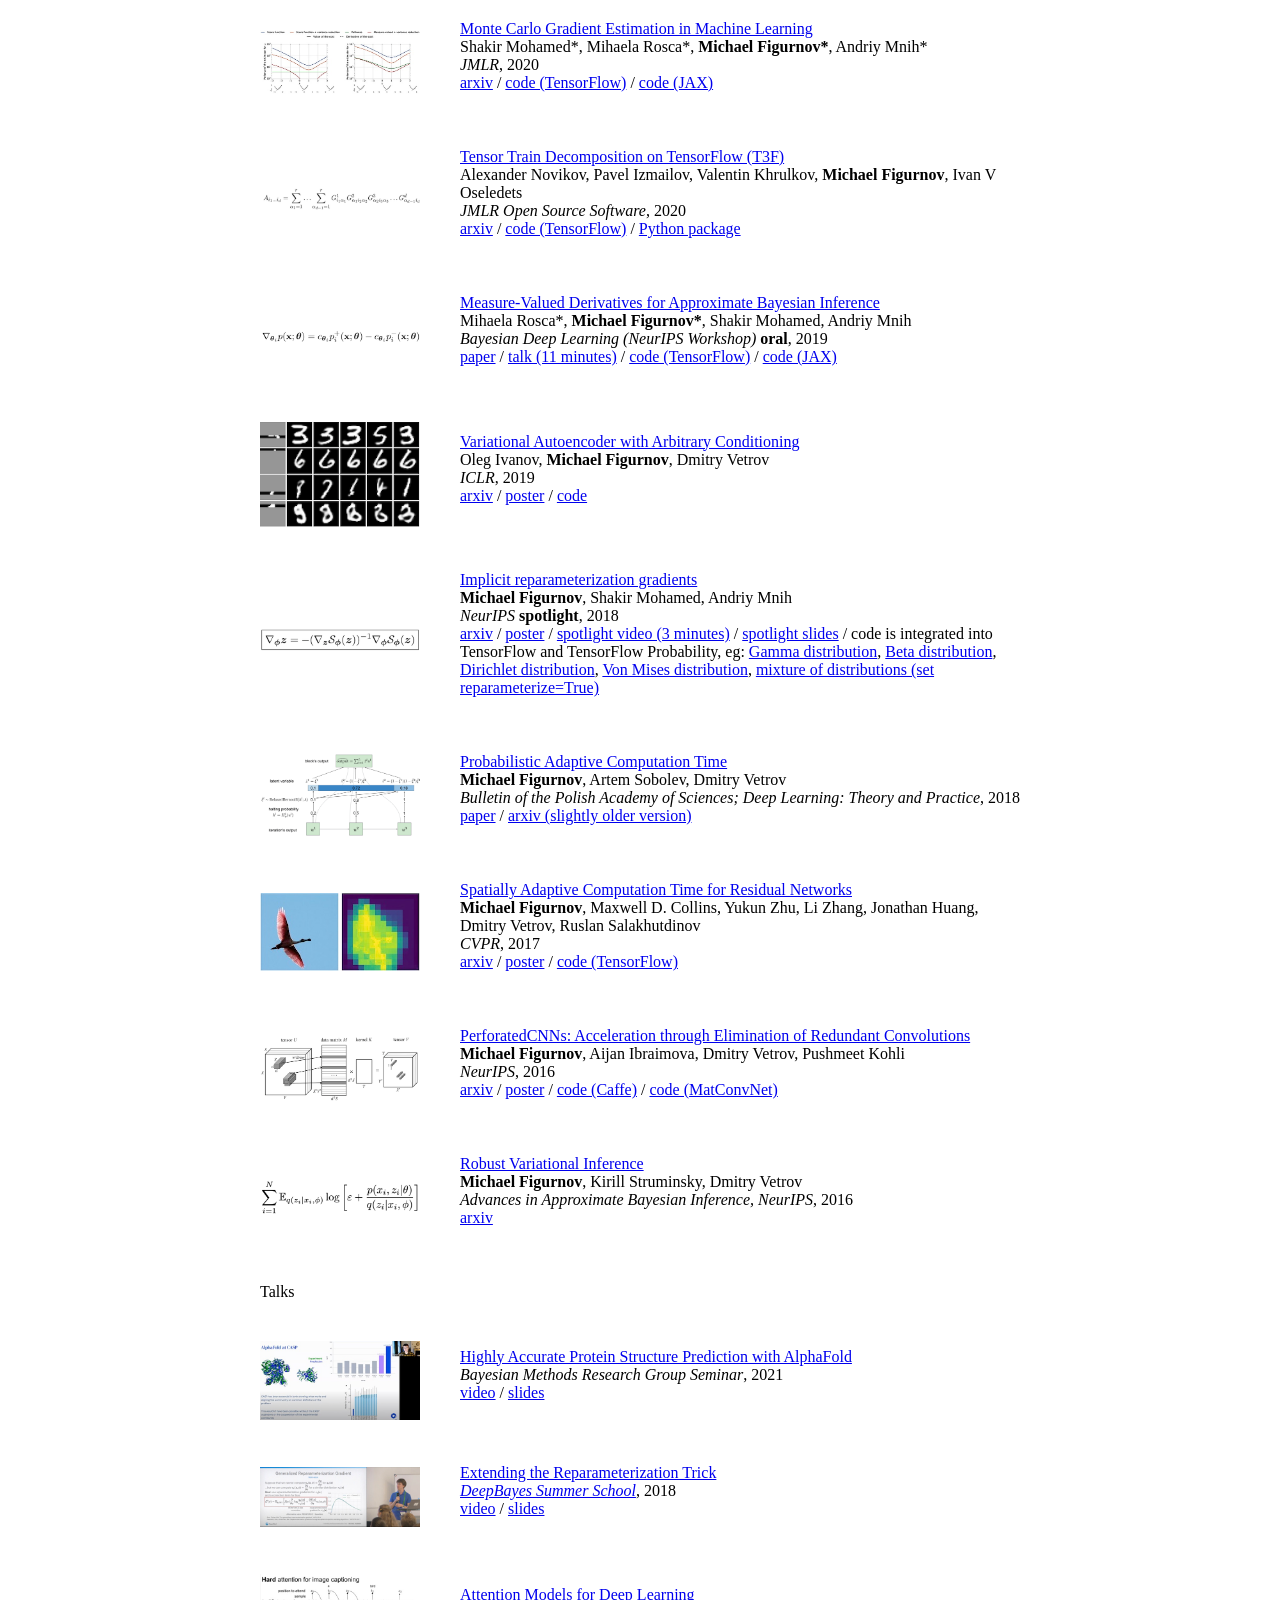
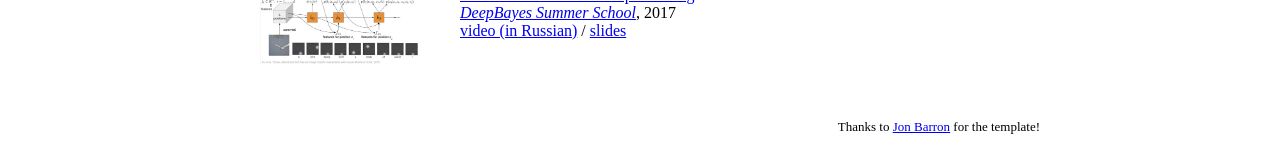
==== commit 7261d09a: "Update: AlphaFold talk, CV" ====
--- a/index.html
+++ b/index.html
@@ -43,8 +43,8 @@
               </p>
               <p style="text-align:center">
                 <a href="mailto:michael@figurnov.ru">Email</a> &nbsp;/&nbsp;
-                <!-- <a href="data/michael-figurnov-cv.pdf">CV</a> &nbsp;/&nbsp; -->
-                <a href="data/michael-figurnov-bio.txt">Bio</a> &nbsp;/&nbsp;
+                <a href="data/michael-figurnov-cv.pdf">CV</a> &nbsp;/&nbsp;
+                <!-- <a href="data/michael-figurnov-bio.txt">Bio</a> &nbsp;/&nbsp; -->
                 <a href="https://scholar.google.com/citations?user=qd0tOpQAAAAJ&hl=en&oi=ao">Google Scholar</a> &nbsp;/&nbsp;
                 <a href="https://twitter.com/mfigurnov">Twitter</a> &nbsp;/&nbsp;
                 <a href="https://github.com/mfigurnov/">Github</a>
@@ -90,7 +90,7 @@
             <br>
             Mihaly Varadi, Stephen Anyango, Mandar Deshpande, Sreenath Nair, Cindy Natassia, Galabina Yordanova, David Yuan, Oana Stroe, Gemma Wood, Agata Laydon, Augustin Žídek, Tim Green, Kathryn Tunyasuvunakool, Stig Petersen, John Jumper, Ellen Clancy, Richard Green, Ankur Vora, Mira Lutfi, <strong>Michael Figurnov</strong>, Andrew Cowie, Nicole Hobbs, Pushmeet Kohli, Gerard Kleywegt, Ewan Birney, Demis Hassabis, Sameer Velankar
             <br>
-            <em>Nucleic Acids Research</em>, 2021
+            <em>Nucleic Acids Research</em>, 2022
             <br>
             <a href="https://academic.oup.com/nar/article/50/D1/D439/6430488">paper</a> /
             <a href="https://alphafold.ebi.ac.uk/">AlphaFold Protein Structure Database</a>
@@ -376,19 +376,36 @@
         </tbody></table>
         <table style="width:100%;border:0px;border-spacing:0px;border-collapse:separate;margin-right:auto;margin-left:auto;"><tbody>
 
+          <tr>
+            <td style="padding:20px;width:25%;vertical-align:middle">
+            <img src='images/alphafold-bayesgroup-2021.jpg' width="160">
+            </td>
+            <td style="padding:20px;width:75%;vertical-align:middle">
+              <a href="https://youtu.be/hOtH5AAUWGA">
+                <papertitle>Highly Accurate Protein Structure Prediction with AlphaFold</papertitle>
+              </a>
+              <br>
+              <em>Bayesian Methods Research Group Seminar</em>, 2021
+              <br>
+              <a href="https://youtu.be/hOtH5AAUWGA">video</a> /
+              <a href="https://github.com/bayesgroup/bayesgroup.github.io/blob/master/bmml_sem/2021/Figurnov_Alphafold.pdf">slides</a>
+              <p></p>
+            </td>
+          </tr>
+
         <tr>
           <td style="padding:20px;width:25%;vertical-align:middle">
           <img src='images/deepbayes-2018.jpg' width="160">
           </td>
           <td style="padding:20px;width:75%;vertical-align:middle">
-            <a href="https://drive.google.com/file/d/1GYuwd_3_RF1uCNQ2idNc_WfGMuttIndA/view">
+            <a href="https://youtu.be/BV465lgleHA">
               <papertitle>Extending the Reparameterization Trick</papertitle>
             </a>
             <br>
             <em><a href="http://deepbayes.ru/2018/">DeepBayes Summer School</a></em>, 2018
             <br>
-            <a href="https://drive.google.com/file/d/1GYuwd_3_RF1uCNQ2idNc_WfGMuttIndA/view">slides</a> /
-            <a href="https://youtu.be/BV465lgleHA">video</a>
+            <a href="https://youtu.be/BV465lgleHA">video</a> /
+            <a href="https://drive.google.com/file/d/1GYuwd_3_RF1uCNQ2idNc_WfGMuttIndA/view">slides</a>
             <p></p>
           </td>
         </tr>
@@ -398,14 +415,14 @@
           <img src='images/deepbayes-2017.jpg' width="160">
           </td>
           <td style="padding:20px;width:75%;vertical-align:middle">
-            <a href="https://docs.google.com/presentation/d/1TOsUjgrdTlZFYVn3M88GdRQy9aKdce4VYIRqcfXDClk">
+            <a href="https://youtu.be/_XRBlhzb31U">
               <papertitle>Attention Models for Deep Learning</papertitle>
             </a>
             <br>
             <em><a href="http://deepbayes.ru/2017/">DeepBayes Summer School</a></em>, 2017
             <br>
-            <a href="https://docs.google.com/presentation/d/1TOsUjgrdTlZFYVn3M88GdRQy9aKdce4VYIRqcfXDClk">slides</a> /
-            <a href="https://youtu.be/_XRBlhzb31U">video (in Russian)</a>
+            <a href="https://youtu.be/_XRBlhzb31U">video (in Russian)</a> /
+            <a href="https://docs.google.com/presentation/d/1TOsUjgrdTlZFYVn3M88GdRQy9aKdce4VYIRqcfXDClk">slides</a>
             <p></p>
           </td>
         </tr>
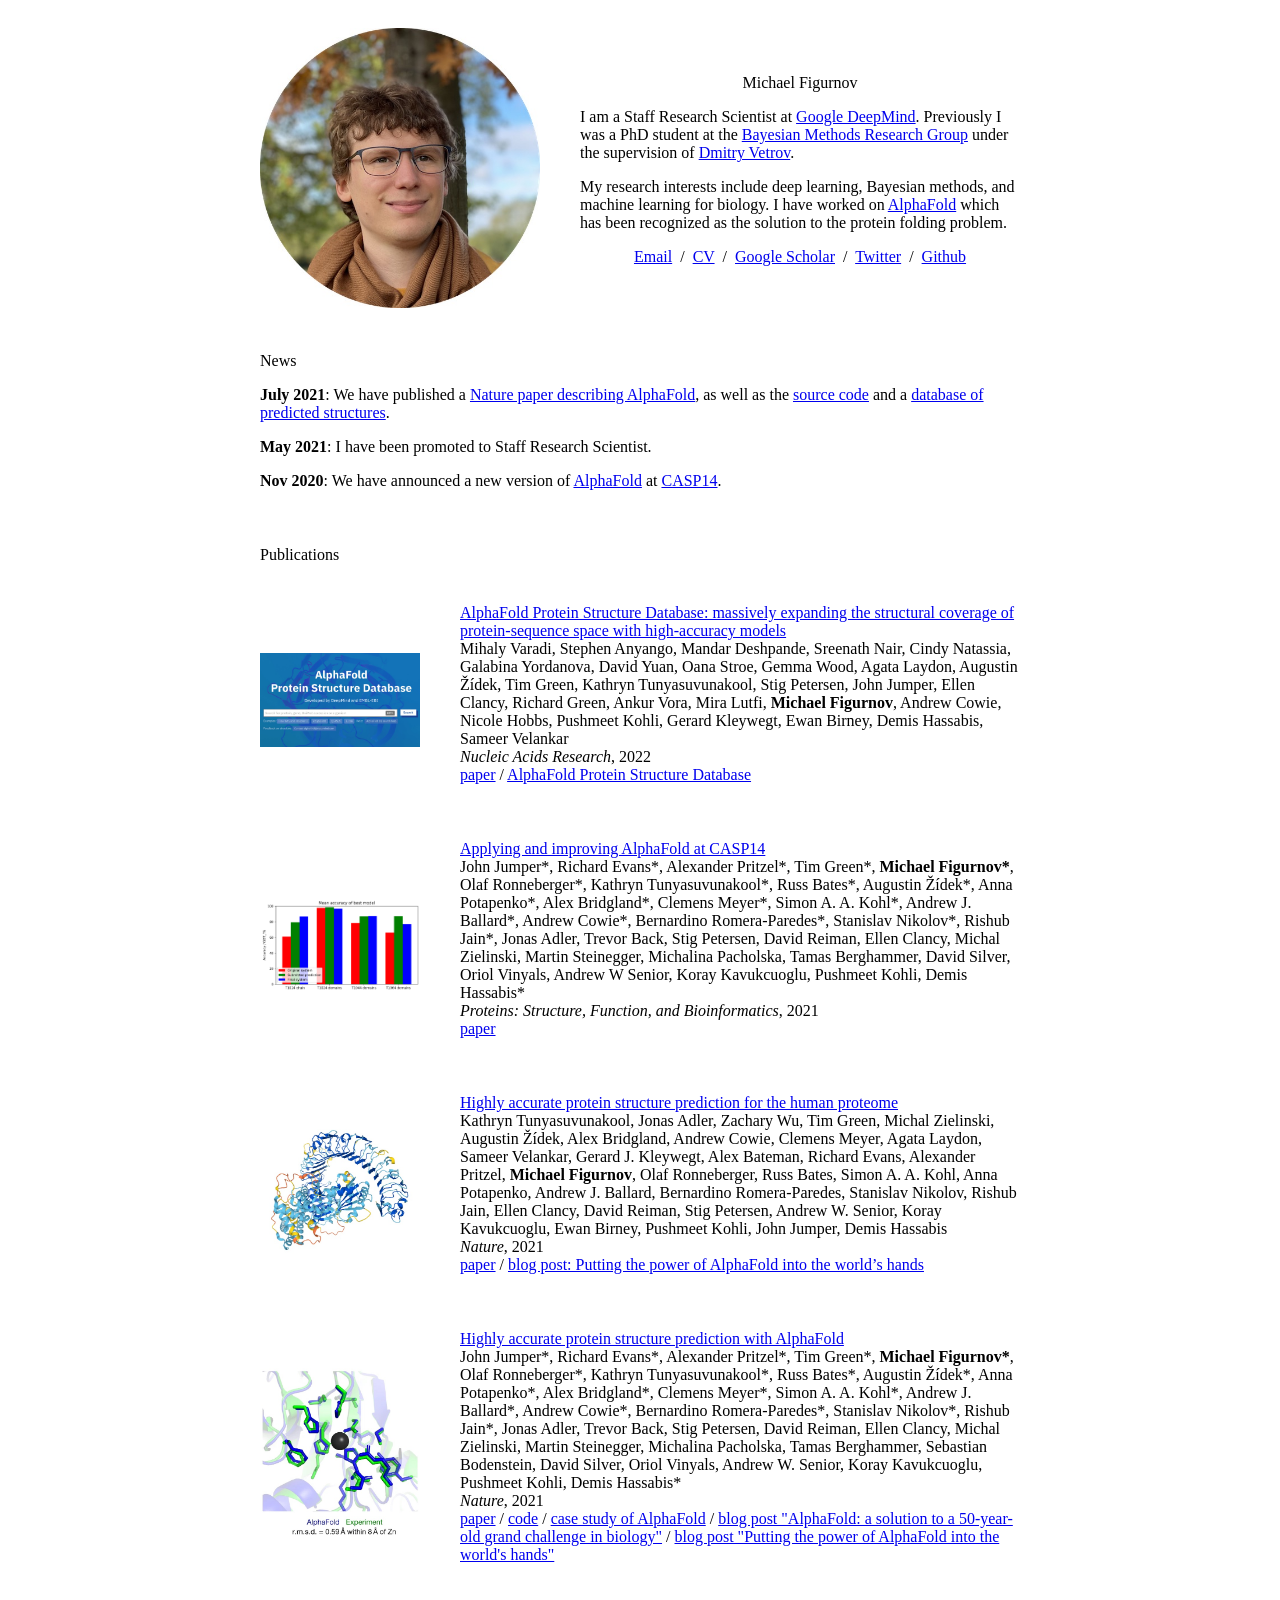
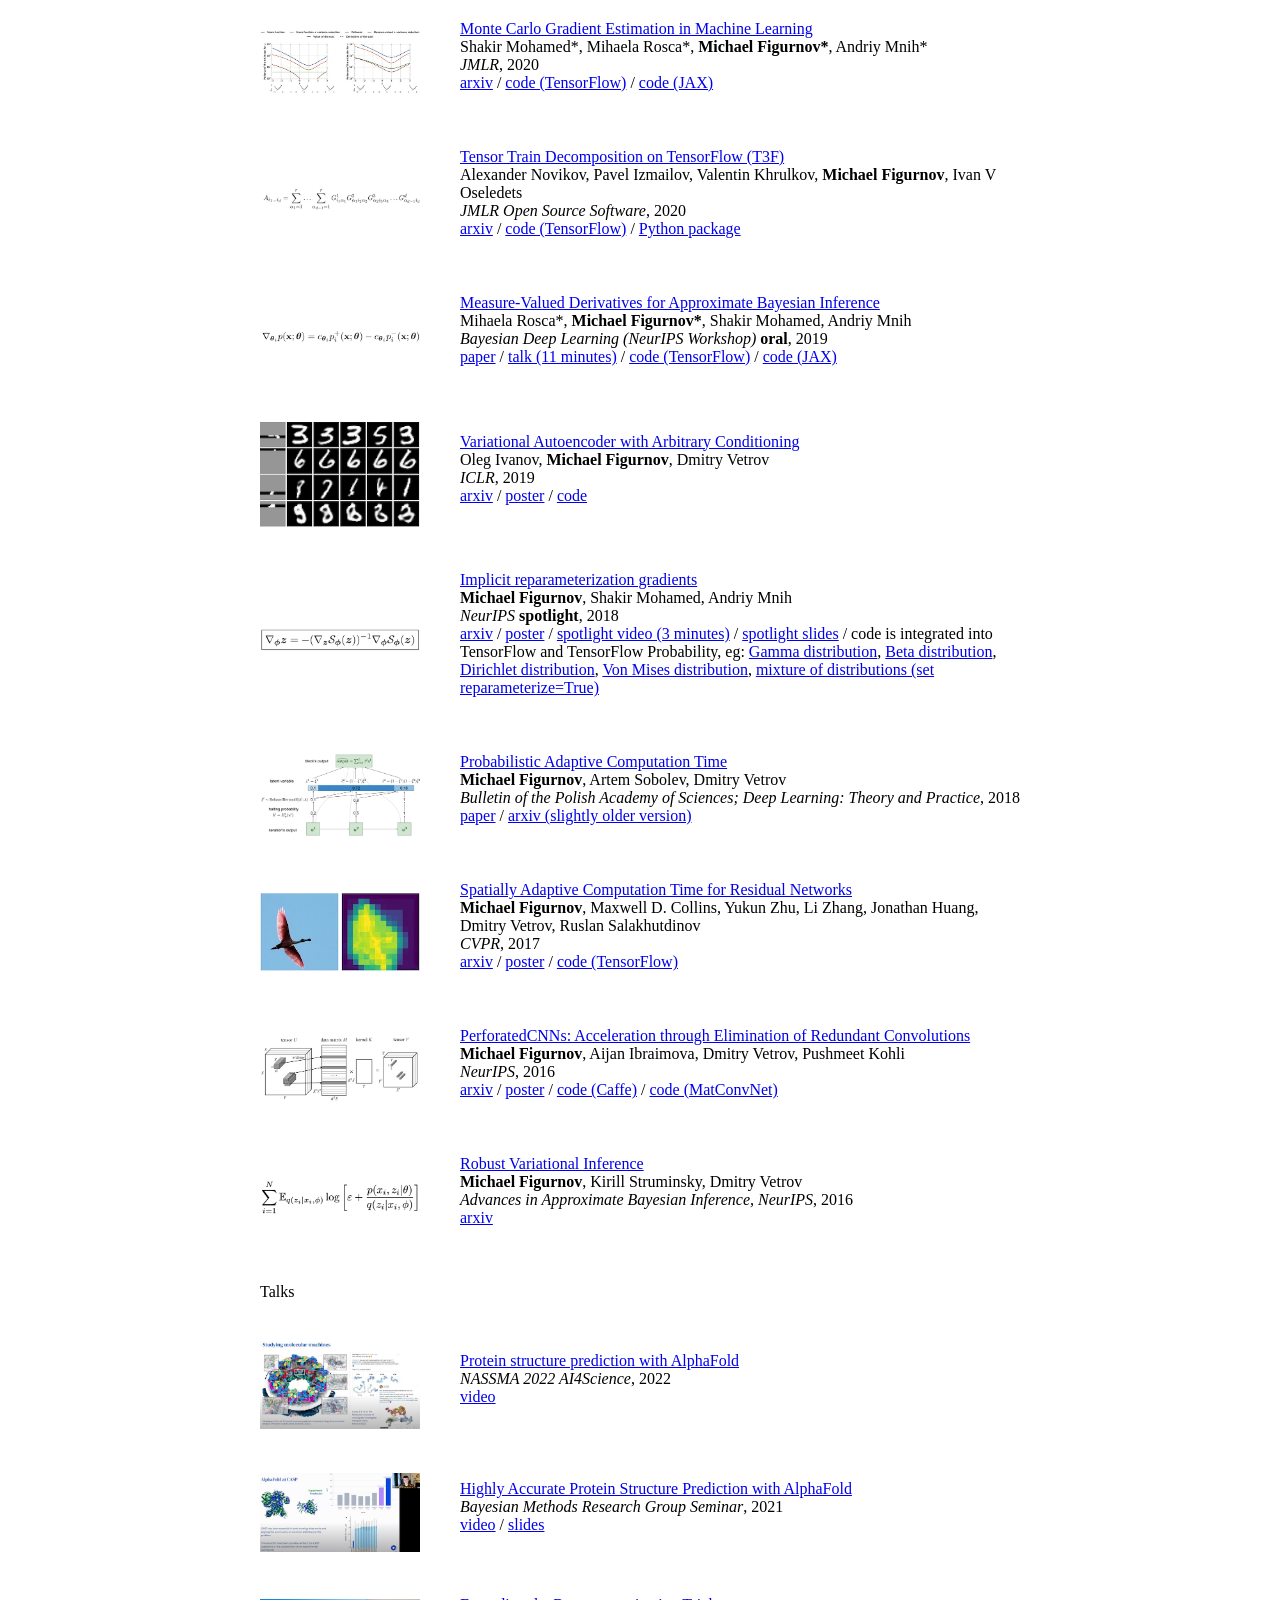
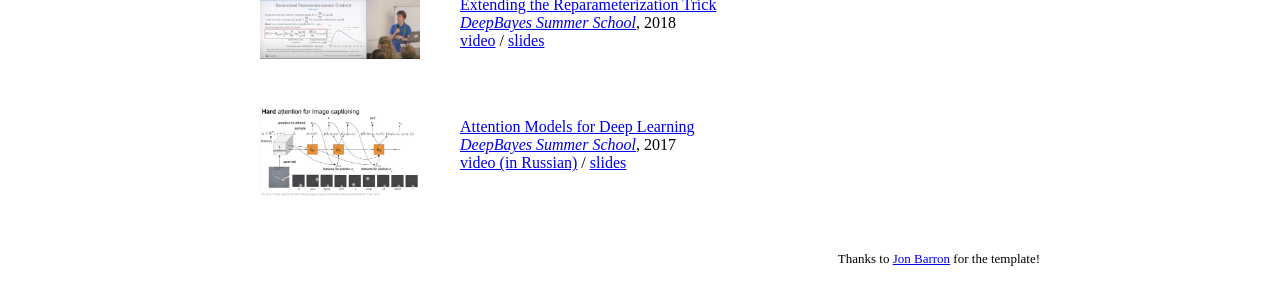
==== commit cf1c7b39: "Updates" ====
--- a/index.html
+++ b/index.html
@@ -32,17 +32,16 @@
             <td style="padding:2.5%;width:63%;vertical-align:middle">
               <p style="text-align:center">
                 <name>Michael Figurnov</name>
-                <br/>(Михаил Фигурнов)
               </p>
-              <p>I am a Staff Research Scientist at <a href="https://deepmind.com/">DeepMind</a>.
-                Before joining DeepMind, I was a PhD student at the <a href="https://bayesgroup.ru/">Bayesian Methods Research Group</a> under the supervision of <a href="https://bayesgroup.ru/people/dmitry-vetrov/">Dmitry Vetrov</a>.
+              <p>I am a Staff Research Scientist at <a href="https://deepmind.google/">Google DeepMind</a>.
+                Previously I was a PhD student at the <a href="https://bayesgroup.ru/">Bayesian Methods Research Group</a> under the supervision of <a href="https://bayesgroup.ru/people/dmitry-vetrov/">Dmitry Vetrov</a>.
               </p>
               <p>
                 My research interests include deep learning, Bayesian methods, and machine learning for biology.
-                I have worked on <a href="https://deepmind.com/blog/article/alphafold-a-solution-to-a-50-year-old-grand-challenge-in-biology">AlphaFold</a> which has been recognized as the solution to the protein folding problem.
+                I have worked on <a href="https://deepmind.google/discover/blog/alphafold-a-solution-to-a-50-year-old-grand-challenge-in-biology">AlphaFold</a> which has been recognized as the solution to the protein folding problem.
               </p>
               <p style="text-align:center">
-                <a href="mailto:michael@figurnov.ru">Email</a> &nbsp;/&nbsp;
+                <a href="mailto:michael.figurnov@gmail.com">Email</a> &nbsp;/&nbsp;
                 <a href="data/michael-figurnov-cv.pdf">CV</a> &nbsp;/&nbsp;
                 <!-- <a href="data/michael-figurnov-bio.txt">Bio</a> &nbsp;/&nbsp; -->
                 <a href="https://scholar.google.com/citations?user=qd0tOpQAAAAJ&hl=en&oi=ao">Google Scholar</a> &nbsp;/&nbsp;
@@ -57,13 +56,13 @@
           <td style="padding:20px;width:100%;vertical-align:middle">
             <heading>News</heading>
             <p>
-              <strong>July 2021</strong>: We have published a <a href="https://www.nature.com/articles/s41586-021-03819-2">Nature paper describing AlphaFold</a>, as well as the <a href="https://github.com/deepmind/alphafold">source code</a> and a <a href="https://alphafold.ebi.ac.uk/">database of predicted structures</a>.
+              <strong>July 2021</strong>: We have published a <a href="https://www.nature.com/articles/s41586-021-03819-2">Nature paper describing AlphaFold</a>, as well as the <a href="https://github.com/google-deepmind/alphafold">source code</a> and a <a href="https://alphafold.com/">database of predicted structures</a>.
             </p>
             <p>
               <strong>May 2021</strong>: I have been promoted to Staff Research Scientist.
             </p>
             <p>
-              <strong>Nov 2020</strong>: We have announced a new version of <a href="https://deepmind.com/blog/article/alphafold-a-solution-to-a-50-year-old-grand-challenge-in-biology">AlphaFold</a> at <a href="https://predictioncenter.org/casp14/index.cgi">CASP14</a>.
+              <strong>Nov 2020</strong>: We have announced a new version of <a href="https://deepmind.google/discover/blog/alphafold-a-solution-to-a-50-year-old-grand-challenge-in-biology/">AlphaFold</a> at <a href="https://predictioncenter.org/casp14/index.cgi">CASP14</a>.
             </p>
           </td>
         </tr>
@@ -84,8 +83,7 @@
           </td>
           <td style="padding:20px;width:75%;vertical-align:middle">
             <a href="https://academic.oup.com/nar/article/50/D1/D439/6430488">
-              <papertitle>AlphaFold Protein Structure Database: massively expanding the structural coverage of protein-sequence space with high-accuracy models
-              </papertitle>
+              <papertitle>AlphaFold Protein Structure Database: massively expanding the structural coverage of protein-sequence space with high-accuracy models</papertitle>
             </a>
             <br>
             Mihaly Varadi, Stephen Anyango, Mandar Deshpande, Sreenath Nair, Cindy Natassia, Galabina Yordanova, David Yuan, Oana Stroe, Gemma Wood, Agata Laydon, Augustin Žídek, Tim Green, Kathryn Tunyasuvunakool, Stig Petersen, John Jumper, Ellen Clancy, Richard Green, Ankur Vora, Mira Lutfi, <strong>Michael Figurnov</strong>, Andrew Cowie, Nicole Hobbs, Pushmeet Kohli, Gerard Kleywegt, Ewan Birney, Demis Hassabis, Sameer Velankar
@@ -132,7 +130,7 @@
             <em>Nature</em>, 2021
             <br>
             <a href="https://www.nature.com/articles/s41586-021-03828-1">paper</a> /
-            <a href="https://deepmind.com/blog/article/putting-the-power-of-alphafold-into-the-worlds-hands">blog post: Putting the power of AlphaFold into the world’s hands</a>
+            <a href="https://deepmind.google/discover/blog/putting-the-power-of-alphafold-into-the-worlds-hands/">blog post: Putting the power of AlphaFold into the world’s hands</a>
             <p></p>
           </td>
         </tr>
@@ -153,9 +151,9 @@
             <br>
             <a href="https://www.nature.com/articles/s41586-021-03819-2">paper</a> /
             <a href="https://github.com/deepmind/alphafold">code</a> /
-            <a href="https://deepmind.com/research/case-studies/alphafold">case study of AlphaFold</a> /
-            <a href="https://deepmind.com/blog/article/alphafold-a-solution-to-a-50-year-old-grand-challenge-in-biology">blog post "AlphaFold: a solution to a 50-year-old grand challenge in biology"</a> /
-            <a href="https://deepmind.com/blog/article/putting-the-power-of-alphafold-into-the-worlds-hands">blog post "Putting the power of AlphaFold into the world's hands"</a>
+            <a href="https://deepmind.google/technologies/alphafold/">case study of AlphaFold</a> /
+            <a href="https://deepmind.google/discover/blog/alphafold-a-solution-to-a-50-year-old-grand-challenge-in-biology/">blog post "AlphaFold: a solution to a 50-year-old grand challenge in biology"</a> /
+            <a href="https://deepmind.google/discover/blog/putting-the-power-of-alphafold-into-the-worlds-hands/">blog post "Putting the power of AlphaFold into the world's hands"</a>
             <p></p>
           </td>
         </tr>
@@ -378,6 +376,21 @@
 
           <tr>
             <td style="padding:20px;width:25%;vertical-align:middle">
+            <img src='images/alphafold-nassma-2022.jpg' width="160">
+            </td>
+            <td style="padding:20px;width:75%;vertical-align:middle">
+              <a href="https://youtu.be/NdI8oUeb-7A">
+                <papertitle>Protein structure prediction with AlphaFold</papertitle>
+              </a>
+              <br>
+              <em>NASSMA 2022 AI4Science</em>, 2022
+              <br>
+              <a href="https://youtu.be/NdI8oUeb-7A">video</a>
+              <p></p>
+            </td>
+
+          <tr>
+            <td style="padding:20px;width:25%;vertical-align:middle">
             <img src='images/alphafold-bayesgroup-2021.jpg' width="160">
             </td>
             <td style="padding:20px;width:75%;vertical-align:middle">
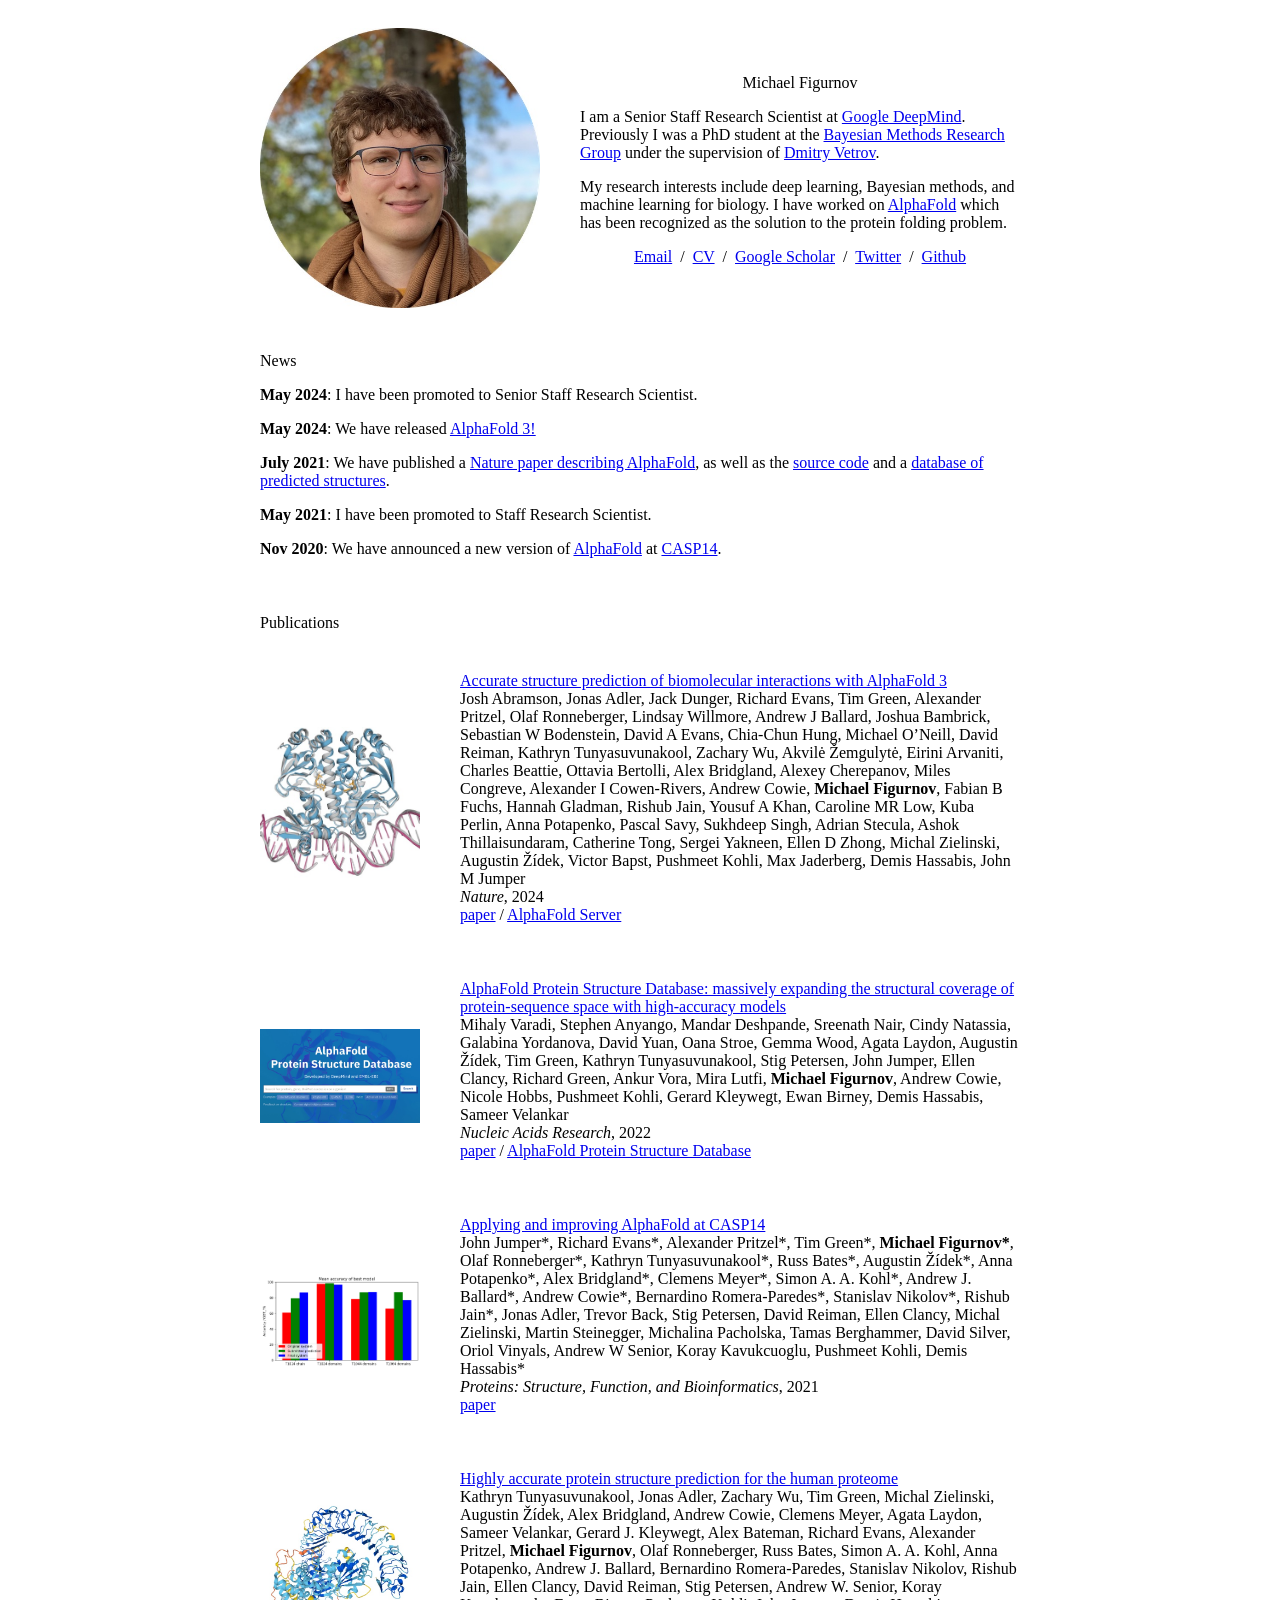
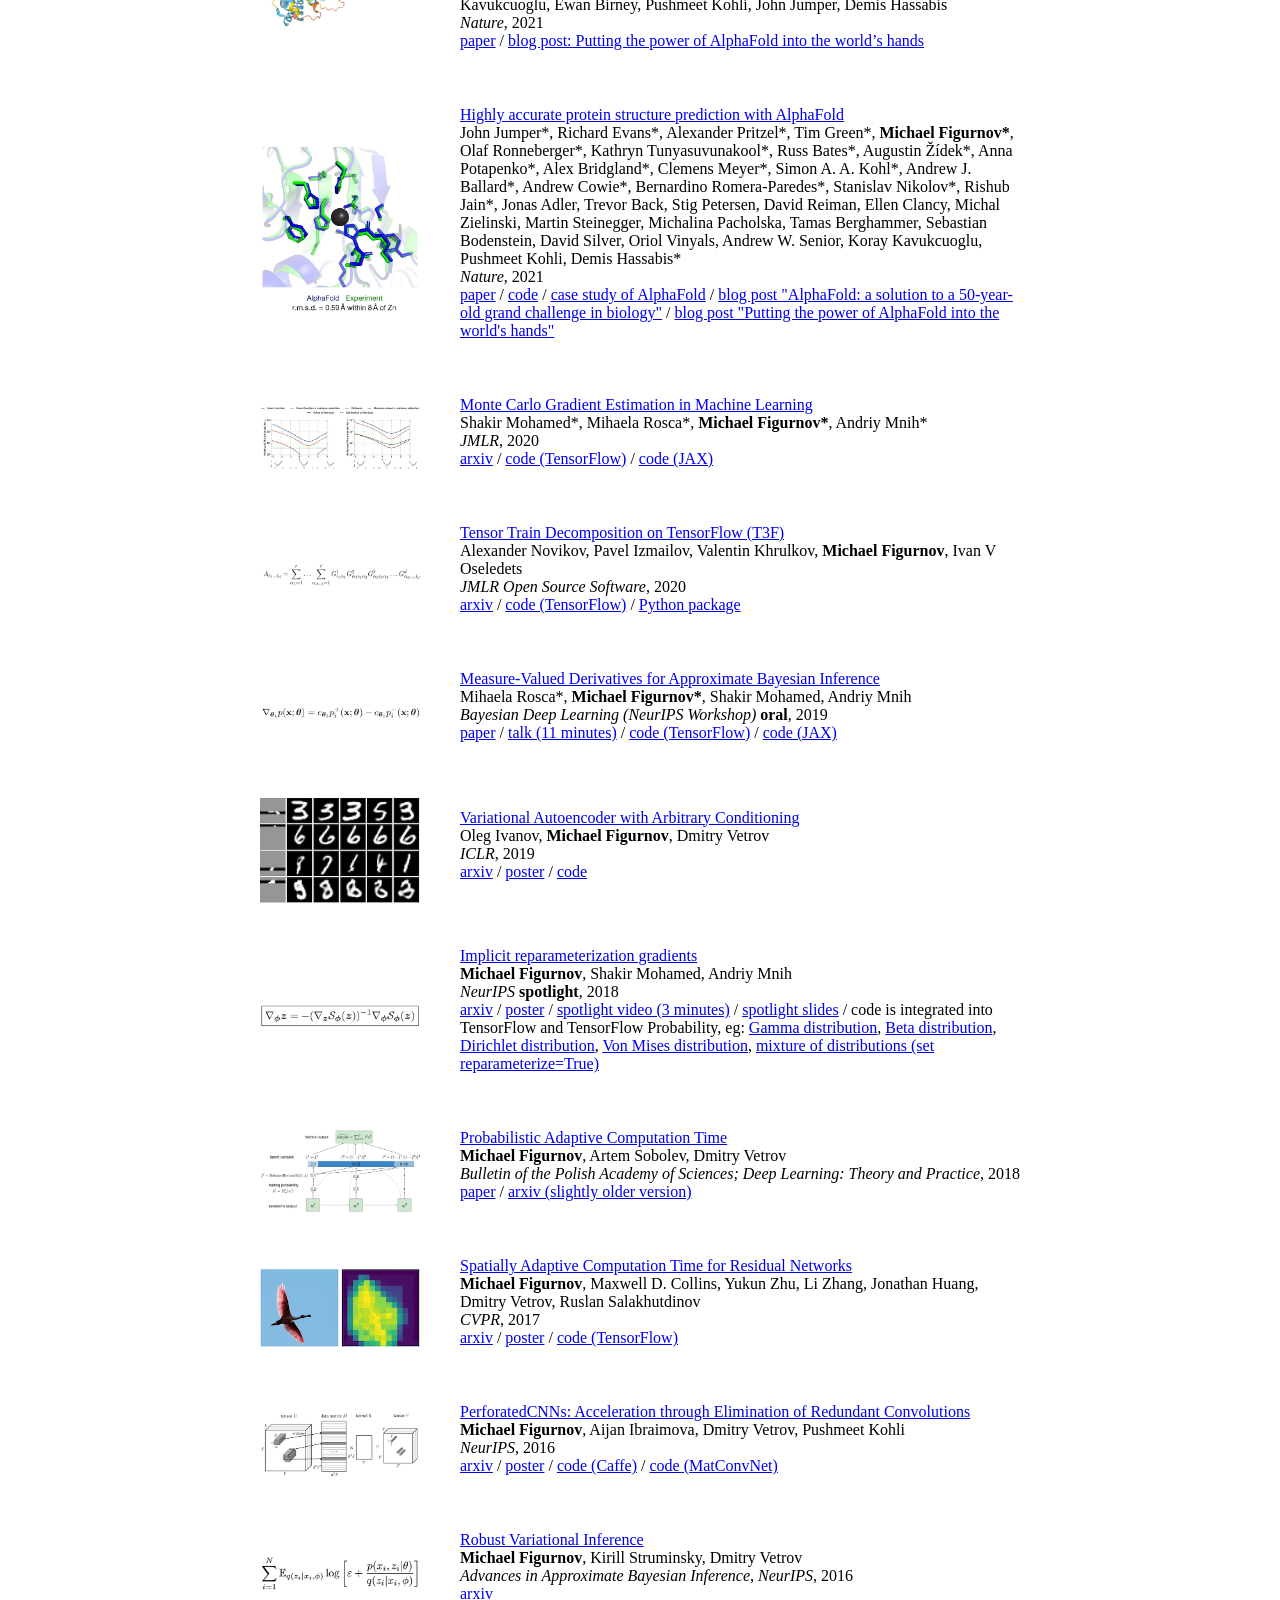
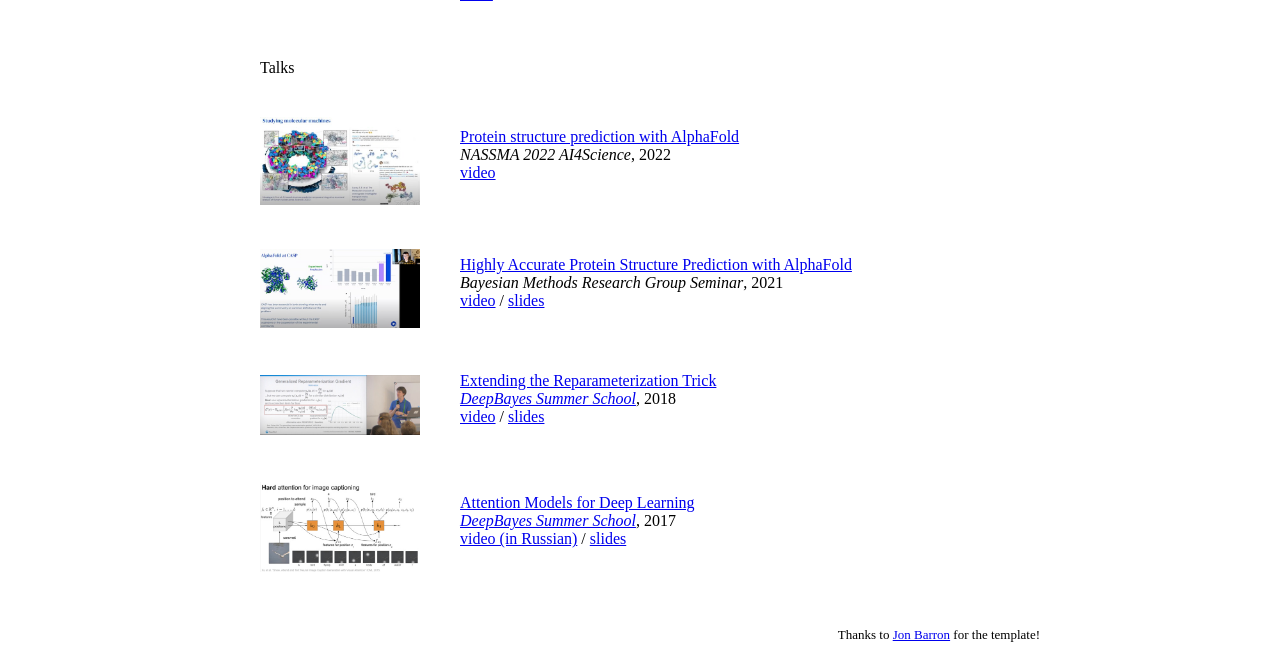
==== commit 4e7b8249: "Updates: senior staff, alphafold3" ====
--- a/index.html
+++ b/index.html
@@ -33,7 +33,7 @@
               <p style="text-align:center">
                 <name>Michael Figurnov</name>
               </p>
-              <p>I am a Staff Research Scientist at <a href="https://deepmind.google/">Google DeepMind</a>.
+              <p>I am a Senior Staff Research Scientist at <a href="https://deepmind.google/">Google DeepMind</a>.
                 Previously I was a PhD student at the <a href="https://bayesgroup.ru/">Bayesian Methods Research Group</a> under the supervision of <a href="https://bayesgroup.ru/people/dmitry-vetrov/">Dmitry Vetrov</a>.
               </p>
               <p>
@@ -56,6 +56,12 @@
           <td style="padding:20px;width:100%;vertical-align:middle">
             <heading>News</heading>
             <p>
+              <strong>May 2024</strong>: I have been promoted to Senior Staff Research Scientist.
+            </p>
+            <p>
+              <strong>May 2024</strong>: We have released <a href="https://blog.google/technology/ai/google-deepmind-isomorphic-alphafold-3-ai-model/">AlphaFold 3!</a>
+            </p>
+            <p>
               <strong>July 2021</strong>: We have published a <a href="https://www.nature.com/articles/s41586-021-03819-2">Nature paper describing AlphaFold</a>, as well as the <a href="https://github.com/google-deepmind/alphafold">source code</a> and a <a href="https://alphafold.com/">database of predicted structures</a>.
             </p>
             <p>
@@ -76,6 +82,25 @@
           </tr>
         </tbody></table>
         <table style="width:100%;border:0px;border-spacing:0px;border-collapse:separate;margin-right:auto;margin-left:auto;"><tbody>
+
+          <tr>
+            <td style="padding:20px;width:25%;vertical-align:middle">
+            <img src='images/alphafold3.jpg' width="160">
+            </td>
+            <td style="padding:20px;width:75%;vertical-align:middle">
+              <a href="https://www.nature.com/articles/s41586-024-07487-w">
+                <papertitle>Accurate structure prediction of biomolecular interactions with AlphaFold 3</papertitle>
+              </a>
+              <br>
+              Josh Abramson, Jonas Adler, Jack Dunger, Richard Evans, Tim Green, Alexander Pritzel, Olaf Ronneberger, Lindsay Willmore, Andrew J Ballard, Joshua Bambrick, Sebastian W Bodenstein, David A Evans, Chia-Chun Hung, Michael O’Neill, David Reiman, Kathryn Tunyasuvunakool, Zachary Wu, Akvilė Žemgulytė, Eirini Arvaniti, Charles Beattie, Ottavia Bertolli, Alex Bridgland, Alexey Cherepanov, Miles Congreve, Alexander I Cowen-Rivers, Andrew Cowie, <strong>Michael Figurnov</strong>, Fabian B Fuchs, Hannah Gladman, Rishub Jain, Yousuf A Khan, Caroline MR Low, Kuba Perlin, Anna Potapenko, Pascal Savy, Sukhdeep Singh, Adrian Stecula, Ashok Thillaisundaram, Catherine Tong, Sergei Yakneen, Ellen D Zhong, Michal Zielinski, Augustin Žídek, Victor Bapst, Pushmeet Kohli, Max Jaderberg, Demis Hassabis, John M Jumper
+              <br>
+              <em>Nature</em>, 2024
+              <br>
+              <a href="https://www.nature.com/articles/s41586-024-07487-w">paper</a> /
+              <a href="https://alphafoldserver.com/">AlphaFold Server</a>
+              <p></p>
+            </td>
+          </tr>
 
         <tr>
           <td style="padding:20px;width:25%;vertical-align:middle">
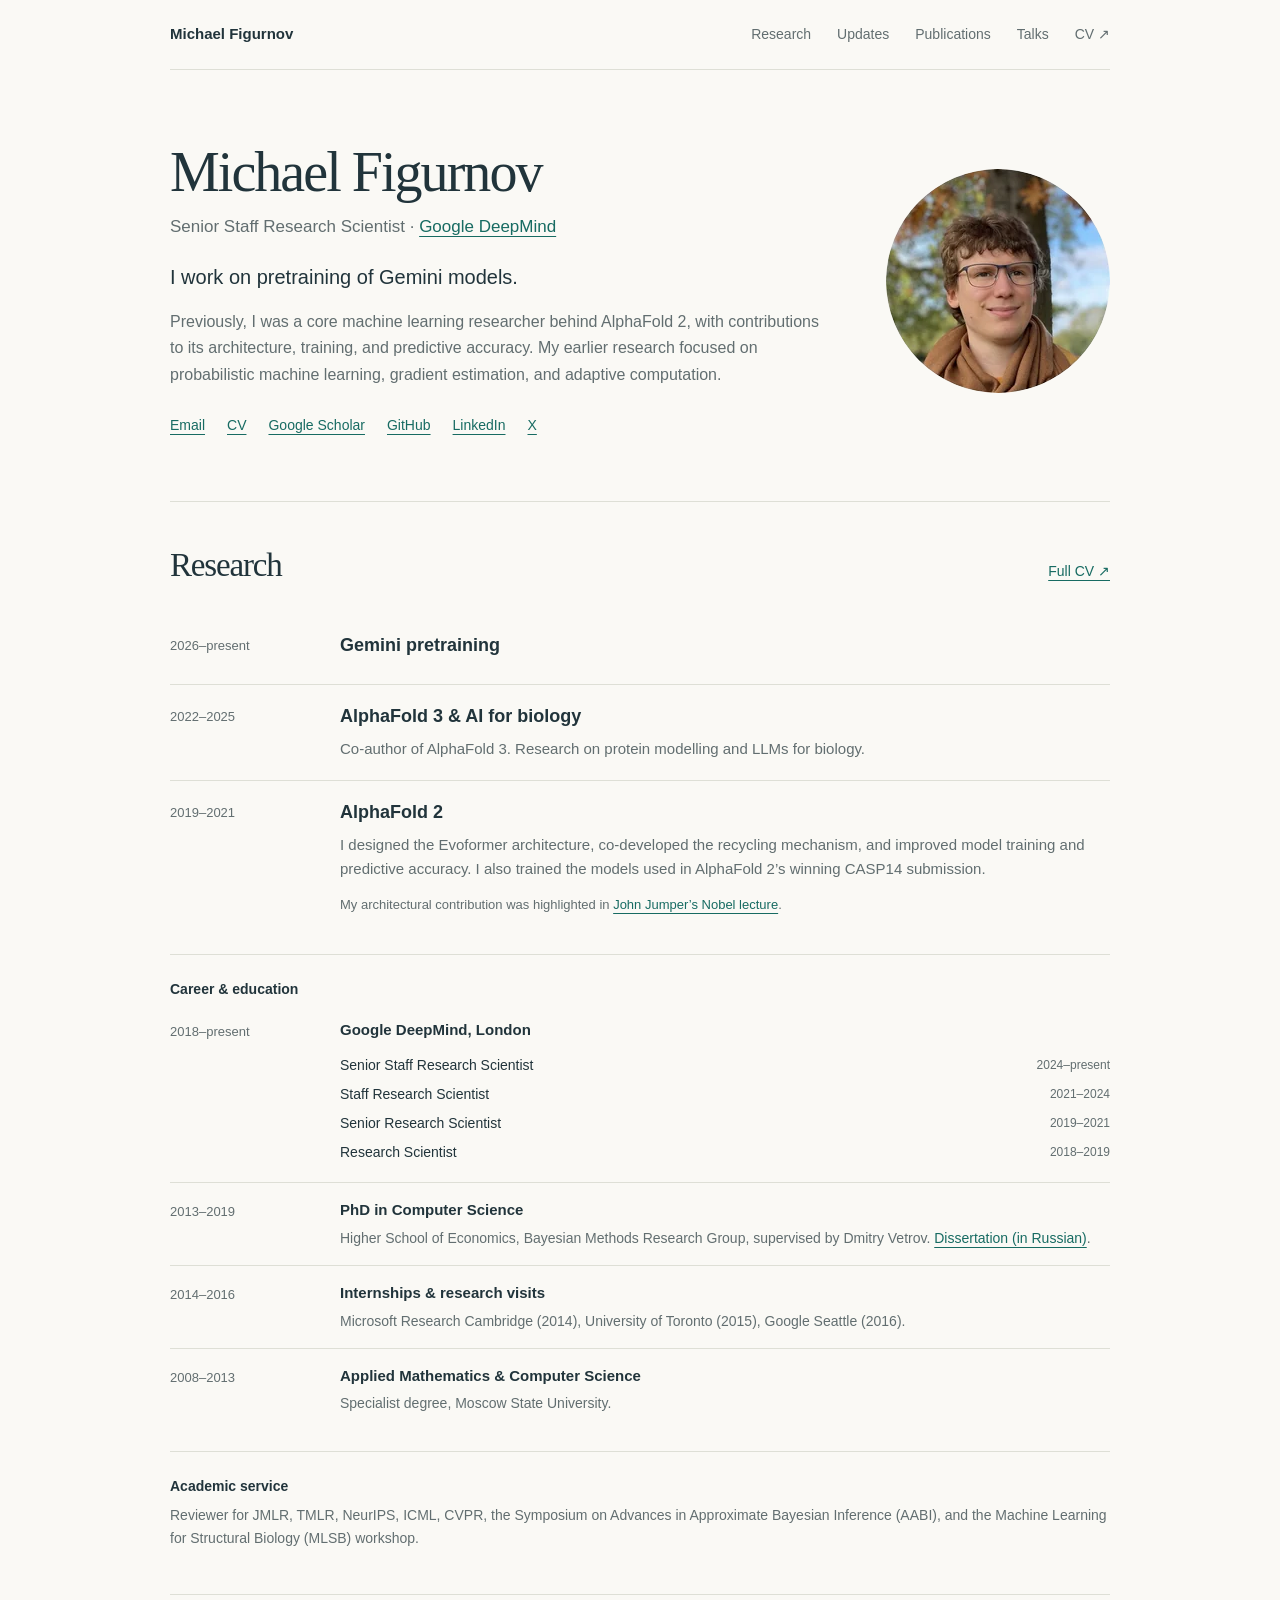
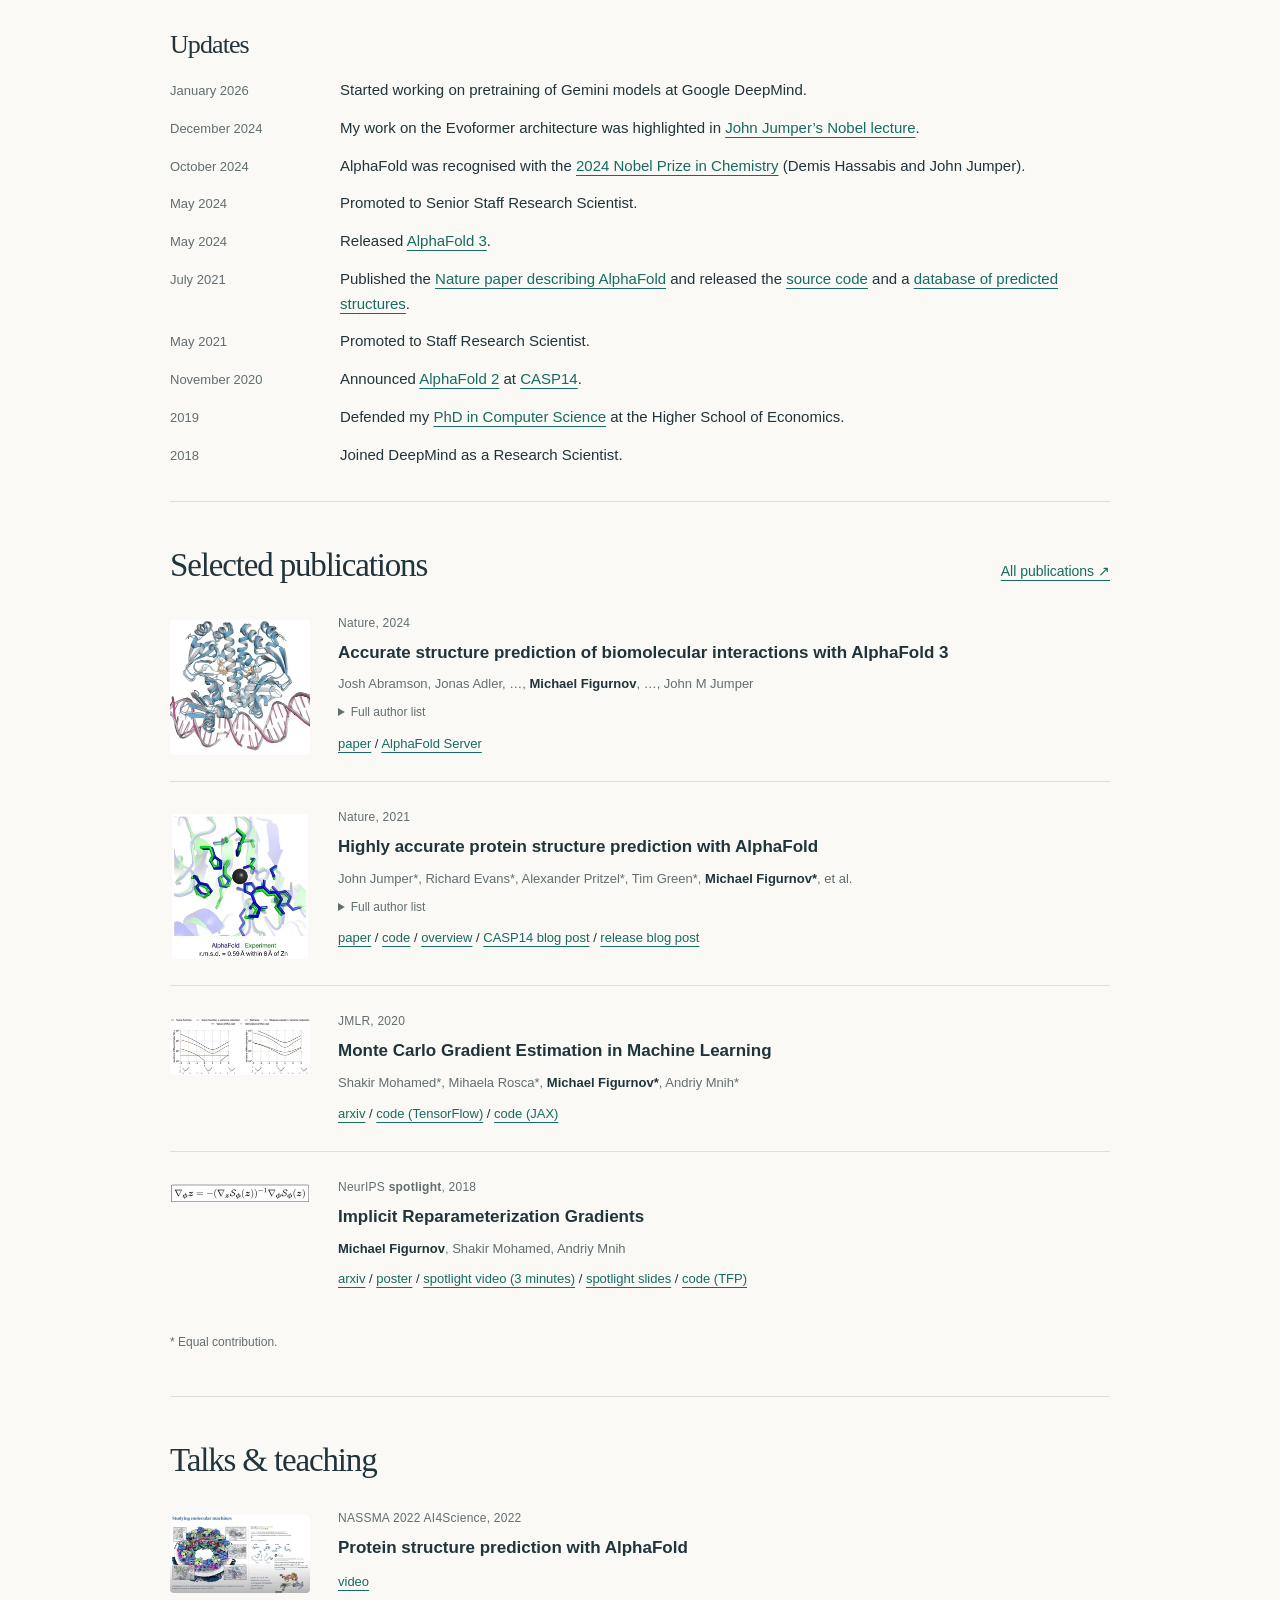
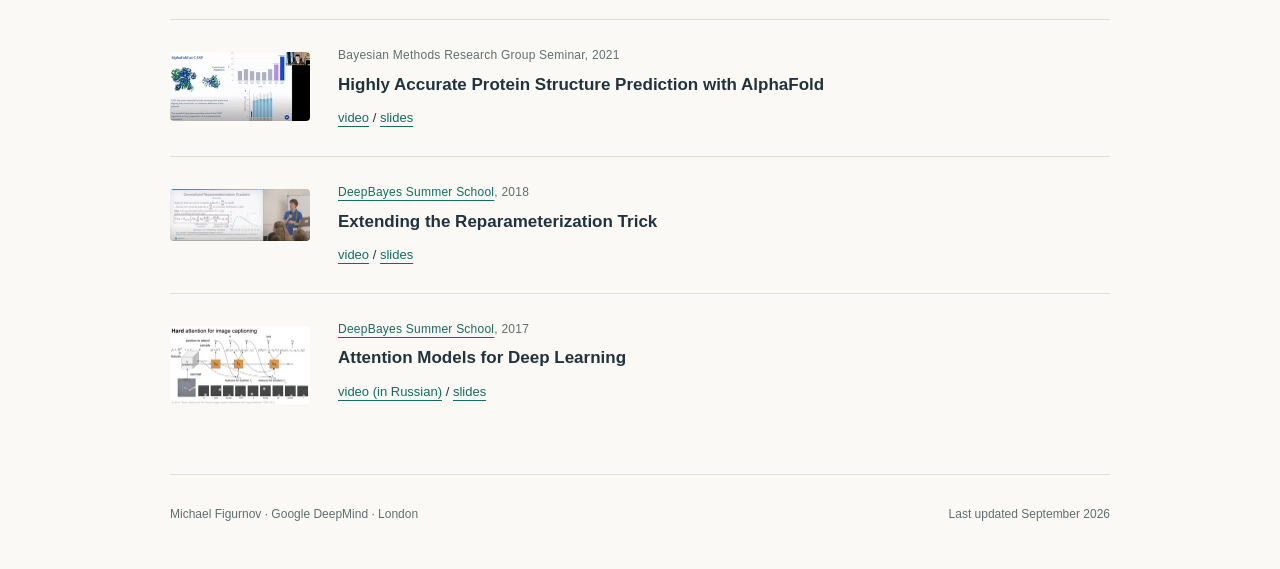
==== commit 9d2c295b: "Update personal website and CV" ====
--- a/index.html
+++ b/index.html
@@ -1,484 +1,191 @@
-<!DOCTYPE HTML>
-<html lang="en"><head><meta http-equiv="Content-Type" content="text/html; charset=UTF-8">
+<!doctype html>
+<html lang="en">
+<head>
+  <meta charset="utf-8">
+  <meta name="viewport" content="width=device-width, initial-scale=1">
+  <title>Michael Figurnov · Google DeepMind</title>
+  <meta name="author" content="Michael Figurnov">
+  <meta name="description" content="Michael Figurnov is a Senior Staff Research Scientist at Google DeepMind, working on pretraining of Gemini models. Previously a core researcher behind AlphaFold 2.">
+  <link rel="canonical" href="https://mfigurnov.github.io/">
+  <meta property="og:type" content="profile">
+  <meta property="og:title" content="Michael Figurnov · Google DeepMind">
+  <meta property="og:description" content="Senior Staff Research Scientist at Google DeepMind. Gemini pretraining, AlphaFold, and probabilistic machine learning.">
+  <meta property="og:url" content="https://mfigurnov.github.io/">
+  <meta property="og:image" content="https://mfigurnov.github.io/images/social-card.jpg">
+  <meta property="og:image:width" content="1200">
+  <meta property="og:image:height" content="630">
+  <meta property="og:image:alt" content="Michael Figurnov, Senior Staff Research Scientist at Google DeepMind">
+  <meta name="twitter:card" content="summary_large_image">
+  <meta name="twitter:title" content="Michael Figurnov · Google DeepMind">
+  <meta name="twitter:description" content="Senior Staff Research Scientist at Google DeepMind. Gemini pretraining, AlphaFold, and probabilistic machine learning.">
+  <meta name="twitter:image" content="https://mfigurnov.github.io/images/social-card.jpg">
+  <meta name="twitter:image:alt" content="Michael Figurnov, Senior Staff Research Scientist at Google DeepMind">
+  <link rel="icon" type="image/svg+xml" href="images/favicon.svg">
+  <link rel="icon" type="image/png" sizes="32x32" href="images/favicon-32.png">
+  <link rel="apple-touch-icon" sizes="180x180" href="images/apple-touch-icon.png">
+  <link rel="stylesheet" href="stylesheet.css">
+  <script type="application/ld+json">
+    {
+      "@context": "https://schema.org",
+      "@type": "Person",
+      "@id": "https://mfigurnov.github.io/#person",
+      "name": "Michael Figurnov",
+      "alternateName": "Михаил Фигурнов",
+      "knowsAbout": ["Machine learning", "Protein structure prediction"],
+      "url": "https://mfigurnov.github.io/",
+      "image": "https://mfigurnov.github.io/images/michael-figurnov.jpg",
+      "jobTitle": "Senior Staff Research Scientist",
+      "worksFor": {"@type": "Organization", "name": "Google DeepMind", "url": "https://deepmind.google/"},
+      "alumniOf": [
+        {"@type": "CollegeOrUniversity", "name": "Higher School of Economics"},
+        {"@type": "CollegeOrUniversity", "name": "Moscow State University"}
+      ],
+      "sameAs": [
+        "https://scholar.google.com/citations?user=qd0tOpQAAAAJ",
+        "https://github.com/mfigurnov/",
+        "https://www.linkedin.com/in/michael-figurnov-9978b741/",
+        "https://x.com/mfigurnov"
+      ]
+    }
+  </script>
+</head>
+<body>
+  <a class="skip-link" href="#main">Skip to content</a>
+  <div class="page">
+    <header class="site-header">
+      <a class="wordmark" href="#main">Michael Figurnov</a>
+      <nav aria-label="Main navigation">
+        <a href="#research">Research</a><a href="#updates">Updates</a><a href="#publications">Publications</a><a href="#talks">Talks</a><a href="data/michael-figurnov-cv.pdf">CV <span aria-hidden="true">↗</span></a>
+      </nav>
+    </header>
+    <main id="main">
+      <section class="hero" aria-labelledby="name">
+        <div class="hero-copy">
+          <h1 id="name">Michael Figurnov</h1>
+          <p class="role">Senior Staff Research Scientist · <a href="https://deepmind.google/">Google DeepMind</a></p>
+          <p class="intro">I work on pretraining of Gemini models.</p>
+          <p>Previously, I was a core machine learning researcher behind AlphaFold 2, with contributions to its architecture, training, and predictive accuracy. My earlier research focused on probabilistic machine learning, gradient estimation, and adaptive computation.</p>
+          <div class="contact-links" aria-label="Contact and profiles">
+            <a href="mailto:michael.figurnov@gmail.com">Email</a><a href="data/michael-figurnov-cv.pdf">CV</a><a href="https://scholar.google.com/citations?user=qd0tOpQAAAAJ&amp;hl=en&amp;oi=ao">Google Scholar</a><a href="https://github.com/mfigurnov/">GitHub</a><a href="https://www.linkedin.com/in/michael-figurnov-9978b741/">LinkedIn</a><a href="https://x.com/mfigurnov">X</a>
+          </div>
+        </div>
+        <a class="portrait-link" href="images/michael-figurnov.jpg" aria-label="View full-size portrait"><img class="portrait" src="images/optimized/portrait-224.webp" srcset="images/optimized/portrait-224.webp 224w, images/optimized/portrait-448.webp 448w" sizes="(max-width: 520px) 112px, (max-width: 800px) 150px, 224px" alt="Michael Figurnov" width="256" height="256" fetchpriority="high"></a>
+      </section>
+      <section id="research" class="section" aria-labelledby="research-title">
+        <div class="section-heading"><h2 id="research-title">Research</h2><a class="quiet-link" href="data/michael-figurnov-cv.pdf">Full CV <span aria-hidden="true">↗</span></a></div>
+        <div class="research-row"><p class="period">2026–present</p><div><h3>Gemini pretraining</h3></div></div>
+        <div class="research-row"><p class="period">2022–2025</p><div><h3>AlphaFold 3 &amp; AI for biology</h3><p>Co-author of AlphaFold 3. Research on protein modelling and LLMs for biology.</p></div></div>
+        <div class="research-row"><p class="period">2019–2021</p><div><h3>AlphaFold 2</h3><p>I designed the Evoformer architecture, co-developed the recycling mechanism, and improved model training and predictive accuracy. I also trained the models used in AlphaFold 2’s winning CASP14 submission.</p><p class="research-reference">My architectural contribution was highlighted in <a href="https://www.youtube.com/watch?v=qX1aYUckvnY&amp;t=1183s">John Jumper’s Nobel lecture</a>.</p></div></div>
+        <div id="background" class="background background-timeline">
+          <h3>Career &amp; education</h3>
+          <div class="research-row"><p class="period">2018–present</p><div>
+            <h4>Google DeepMind, London</h4>
+            <ul class="role-history" aria-label="Positions at Google DeepMind">
+              <li><span>Senior Staff Research Scientist</span><span class="role-period">2024–present</span></li>
+              <li><span>Staff Research Scientist</span><span class="role-period">2021–2024</span></li>
+              <li><span>Senior Research Scientist</span><span class="role-period">2019–2021</span></li>
+              <li><span>Research Scientist</span><span class="role-period">2018–2019</span></li>
+            </ul>
+          </div></div>
+          <div class="research-row"><p class="period">2013–2019</p><div><h4>PhD in Computer Science</h4><p>Higher School of Economics, Bayesian Methods Research Group, supervised by Dmitry Vetrov. <a href="https://www.hse.ru/sci/diss/218813299">Dissertation (in Russian)</a>.</p></div></div>
+          <div class="research-row"><p class="period">2014–2016</p><div><h4>Internships &amp; research visits</h4><p>Microsoft Research Cambridge (2014), University of Toronto (2015), Google Seattle (2016).</p></div></div>
+          <div class="research-row"><p class="period">2008–2013</p><div><h4>Applied Mathematics &amp; Computer Science</h4><p>Specialist degree, Moscow State University.</p></div></div>
+        </div>
+        <div class="background"><h3>Academic service</h3><p>Reviewer for JMLR, TMLR, NeurIPS, ICML, CVPR, the Symposium on Advances in Approximate Bayesian Inference (AABI), and the Machine Learning for Structural Biology (MLSB) workshop.</p></div>
+      </section>
+      <section id="updates" class="section updates" aria-labelledby="updates-title">
+        <div class="section-heading"><h2 id="updates-title">Updates</h2></div>
+        <div class="update-list">
+          <p><time class="update-date" datetime="2026-01">January 2026</time><span>Started working on pretraining of Gemini models at Google DeepMind.</span></p>
+          <p><time class="update-date" datetime="2024-12">December 2024</time><span>My work on the Evoformer architecture was highlighted in <a href="https://www.youtube.com/watch?v=qX1aYUckvnY&amp;t=1183s">John Jumper’s Nobel lecture</a>.</span></p>
+          <p><time class="update-date" datetime="2024-10">October 2024</time><span>AlphaFold was recognised with the <a href="https://www.nobelprize.org/prizes/chemistry/2024/summary/">2024 Nobel Prize in Chemistry</a> (Demis Hassabis and John Jumper).</span></p>
+          <p><time class="update-date" datetime="2024-05">May 2024</time><span>Promoted to Senior Staff Research Scientist.</span></p>
+          <p><time class="update-date" datetime="2024-05">May 2024</time><span>Released <a href="https://blog.google/technology/ai/google-deepmind-isomorphic-alphafold-3-ai-model/">AlphaFold 3</a>.</span></p>
+          <p><time class="update-date" datetime="2021-07">July 2021</time><span>Published the <a href="https://www.nature.com/articles/s41586-021-03819-2">Nature paper describing AlphaFold</a> and released the <a href="https://github.com/google-deepmind/alphafold">source code</a> and a <a href="https://alphafold.com/">database of predicted structures</a>.</span></p>
+          <p><time class="update-date" datetime="2021-05">May 2021</time><span>Promoted to Staff Research Scientist.</span></p>
+          <p><time class="update-date" datetime="2020-11">November 2020</time><span>Announced <a href="https://deepmind.google/discover/blog/alphafold-a-solution-to-a-50-year-old-grand-challenge-in-biology/">AlphaFold 2</a> at <a href="https://predictioncenter.org/casp14/index.cgi">CASP14</a>.</span></p>
+          <p><time class="update-date" datetime="2019">2019</time><span>Defended my <a href="https://www.hse.ru/sci/diss/218813299">PhD in Computer Science</a> at the Higher School of Economics.</span></p>
+          <p><time class="update-date" datetime="2018">2018</time><span>Joined DeepMind as a Research Scientist.</span></p>
+        </div>
+      </section>
+      <section id="publications" class="section" aria-labelledby="publications-title">
+        <div class="section-heading"><h2 id="publications-title">Selected publications</h2><a class="quiet-link" href="publications.html">All publications <span aria-hidden="true">↗</span></a></div>
+        <div class="publication-list"><article class="publication">
+          <a class="paper-image" href="https://www.nature.com/articles/s41586-024-07487-w" tabindex="-1" aria-hidden="true"><img src="images/optimized/alphafold3.webp" alt="" loading="lazy" width="280" height="269"></a>
+          <div class="paper-content">
+            <p class="venue"><em>Nature</em>, 2024</p>
+            <h3><a href="https://www.nature.com/articles/s41586-024-07487-w">Accurate structure prediction of biomolecular interactions with AlphaFold 3</a></h3>
+            <p class="authors">Josh Abramson, Jonas Adler, …, <strong>Michael Figurnov</strong>, …, John M Jumper</p><details class="author-details"><summary>Full author list</summary><p>Josh Abramson, Jonas Adler, Jack Dunger, Richard Evans, Tim Green, Alexander Pritzel, Olaf Ronneberger, Lindsay Willmore, Andrew J Ballard, Joshua Bambrick, Sebastian W Bodenstein, David A Evans, Chia-Chun Hung, Michael O’Neill, David Reiman, Kathryn Tunyasuvunakool, Zachary Wu, Akvilė Žemgulytė, Eirini Arvaniti, Charles Beattie, Ottavia Bertolli, Alex Bridgland, Alexey Cherepanov, Miles Congreve, Alexander I Cowen-Rivers, Andrew Cowie, <strong>Michael Figurnov</strong>, Fabian B Fuchs, Hannah Gladman, Rishub Jain, Yousuf A Khan, Caroline MR Low, Kuba Perlin, Anna Potapenko, Pascal Savy, Sukhdeep Singh, Adrian Stecula, Ashok Thillaisundaram, Catherine Tong, Sergei Yakneen, Ellen D Zhong, Michal Zielinski, Augustin Žídek, Victor Bapst, Pushmeet Kohli, Max Jaderberg, Demis Hassabis, John M Jumper</p></details>
+            <div class="resources"><a href="https://www.nature.com/articles/s41586-024-07487-w">paper</a> / <a href="https://alphafoldserver.com/">AlphaFold Server</a></div>
+          </div>
+        </article>
+<article class="publication">
+          <a class="paper-image" href="https://www.nature.com/articles/s41586-021-03819-2" tabindex="-1" aria-hidden="true"><img src="images/optimized/alphafold-nature-methods.webp" alt="" loading="lazy" width="262" height="280"></a>
+          <div class="paper-content">
+            <p class="venue"><em>Nature</em>, 2021</p>
+            <h3><a href="https://www.nature.com/articles/s41586-021-03819-2">Highly accurate protein structure prediction with AlphaFold</a></h3>
+            <p class="authors">John Jumper&#42;, Richard Evans&#42;, Alexander Pritzel&#42;, Tim Green&#42;, <strong>Michael Figurnov&#42;</strong>, et al.</p><details class="author-details"><summary>Full author list</summary><p>John Jumper&#42;, Richard Evans&#42;, Alexander Pritzel&#42;, Tim Green&#42;, <strong>Michael Figurnov&#42;</strong>, Olaf Ronneberger&#42;, Kathryn Tunyasuvunakool&#42;, Russ Bates&#42;, Augustin Žídek&#42;, Anna Potapenko&#42;, Alex Bridgland&#42;, Clemens Meyer&#42;, Simon A. A. Kohl&#42;, Andrew J. Ballard&#42;, Andrew Cowie&#42;, Bernardino Romera-Paredes&#42;, Stanislav Nikolov&#42;, Rishub Jain&#42;, Jonas Adler, Trevor Back, Stig Petersen, David Reiman, Ellen Clancy, Michal Zielinski, Martin Steinegger, Michalina Pacholska, Tamas Berghammer, Sebastian Bodenstein, David Silver, Oriol Vinyals, Andrew W. Senior, Koray Kavukcuoglu, Pushmeet Kohli, Demis Hassabis&#42;</p></details>
+            <div class="resources"><a href="https://www.nature.com/articles/s41586-021-03819-2">paper</a> / <a href="https://github.com/google-deepmind/alphafold">code</a> / <a href="https://deepmind.google/technologies/alphafold/">overview</a> / <a href="https://deepmind.google/discover/blog/alphafold-a-solution-to-a-50-year-old-grand-challenge-in-biology/">CASP14 blog post</a> / <a href="https://deepmind.google/discover/blog/putting-the-power-of-alphafold-into-the-worlds-hands/">release blog post</a></div>
+          </div>
+        </article>
+<article class="publication">
+          <a class="paper-image" href="https://arxiv.org/abs/1906.10652" tabindex="-1" aria-hidden="true"><img src="images/optimized/mc-gradients.webp" alt="" loading="lazy" width="280" height="113"></a>
+          <div class="paper-content">
+            <p class="venue"><em>JMLR</em>, 2020</p>
+            <h3><a href="https://arxiv.org/abs/1906.10652">Monte Carlo Gradient Estimation in Machine Learning</a></h3>
+            <p class="authors">Shakir Mohamed&#42;, Mihaela Rosca&#42;, <strong>Michael Figurnov&#42;</strong>, Andriy Mnih&#42;</p>
+            <div class="resources"><a href="https://arxiv.org/abs/1906.10652">arxiv</a> / <a href="https://github.com/deepmind/mc_gradients">code (TensorFlow)</a> / <a href="https://github.com/deepmind/optax/blob/653e62ed842f69c7237fd18818518e6cad3dfdbb/optax/_src/stochastic_gradient_estimators.py">code (JAX)</a></div>
+          </div>
+        </article>
+<article class="publication">
+          <a class="paper-image" href="https://arxiv.org/abs/1805.08498" tabindex="-1" aria-hidden="true"><img src="images/optimized/implicit-reparameterization-gradients.webp" alt="" loading="lazy" width="280" height="38"></a>
+          <div class="paper-content">
+            <p class="venue"><em>NeurIPS</em> <strong>spotlight</strong>, 2018</p>
+            <h3><a href="https://arxiv.org/abs/1805.08498">Implicit Reparameterization Gradients</a></h3>
+            <p class="authors"><strong>Michael Figurnov</strong>, Shakir Mohamed, Andriy Mnih</p>
+            <div class="resources"><a href="https://arxiv.org/abs/1805.08498">arxiv</a> / <a href="https://drive.google.com/file/d/1lMLOKIxQWKgII1GrRvJwfZfaETVZQtbt/view">poster</a> / <a href="https://youtube.videoken.com/embed/6VT0nvWuv-4?tocitem=21">spotlight video (3 minutes)</a> / <a href="https://nips.cc/media/Slides/nips/2018/220e(06-09-45)-06-10-00-12714-Implicit_Repara.pdf">spotlight slides</a> / <a href="https://github.com/tensorflow/probability/blob/v0.23.0/tensorflow_probability/python/distributions/gamma.py">code (TFP)</a></div>
+          </div>
+        </article></div>
+        <p class="contribution-note">* Equal contribution.</p>
+      </section>
+      <section id="talks" class="section" aria-labelledby="talks-title">
+        <div class="section-heading"><h2 id="talks-title">Talks &amp; teaching</h2></div>
+        <div class="publication-list"><article class="publication">
+          <a class="paper-image" href="https://youtu.be/NdI8oUeb-7A" tabindex="-1" aria-hidden="true"><img src="images/optimized/alphafold-nassma-2022.webp" alt="" loading="lazy" width="280" height="155"></a>
+          <div class="paper-content">
+            <p class="venue"><em>NASSMA 2022 AI4Science</em>, 2022</p>
+            <h3><a href="https://youtu.be/NdI8oUeb-7A">Protein structure prediction with AlphaFold</a></h3>
 
-  <!-- Global site tag (gtag.js) - Google Analytics -->
-  <script async src="https://www.googletagmanager.com/gtag/js?id=G-KKWC6RB5WS"></script>
-  <script>
-    window.dataLayer = window.dataLayer || [];
-    function gtag(){dataLayer.push(arguments);}
-    gtag('js', new Date());
+            <div class="resources"><a href="https://youtu.be/NdI8oUeb-7A">video</a></div>
+          </div>
+        </article> <article class="publication">
+          <a class="paper-image" href="https://youtu.be/hOtH5AAUWGA" tabindex="-1" aria-hidden="true"><img src="images/optimized/alphafold-bayesgroup-2021.webp" alt="" loading="lazy" width="280" height="138"></a>
+          <div class="paper-content">
+            <p class="venue"><em>Bayesian Methods Research Group Seminar</em>, 2021</p>
+            <h3><a href="https://youtu.be/hOtH5AAUWGA">Highly Accurate Protein Structure Prediction with AlphaFold</a></h3>
 
-    gtag('config', 'G-KKWC6RB5WS');
-  </script>
+            <div class="resources"><a href="https://youtu.be/hOtH5AAUWGA">video</a> / <a href="https://github.com/bayesgroup/bayesgroup.github.io/blob/master/bmml_sem/2021/Figurnov_Alphafold.pdf">slides</a></div>
+          </div>
+        </article> <article class="publication">
+          <a class="paper-image" href="https://youtu.be/BV465lgleHA" tabindex="-1" aria-hidden="true"><img src="images/optimized/deepbayes-2018.webp" alt="" loading="lazy" width="280" height="105"></a>
+          <div class="paper-content">
+            <p class="venue"><em><a href="https://deepbayes.bayesgroup.ru/2018/">DeepBayes Summer School</a></em>, 2018</p>
+            <h3><a href="https://youtu.be/BV465lgleHA">Extending the Reparameterization Trick</a></h3>
 
-  <title>Michael Figurnov</title>
-  
-  <meta name="author" content="Michael Figurnov">
-  <meta name="viewport" content="width=device-width, initial-scale=1">
-  
-  <link rel="stylesheet" type="text/css" href="stylesheet.css">
-  <link rel="icon" type="image/png" href="images/michael-figurnov-small.png">
-</head>
+            <div class="resources"><a href="https://youtu.be/BV465lgleHA">video</a> / <a href="https://drive.google.com/file/d/1GYuwd_3_RF1uCNQ2idNc_WfGMuttIndA/view">slides</a></div>
+          </div>
+        </article> <article class="publication">
+          <a class="paper-image" href="https://youtu.be/_XRBlhzb31U" tabindex="-1" aria-hidden="true"><img src="images/optimized/deepbayes-2017.webp" alt="" loading="lazy" width="280" height="157"></a>
+          <div class="paper-content">
+            <p class="venue"><em><a href="https://deepbayes.bayesgroup.ru/2017/">DeepBayes Summer School</a></em>, 2017</p>
+            <h3><a href="https://youtu.be/_XRBlhzb31U">Attention Models for Deep Learning</a></h3>
 
-<body>
-  <table style="width:100%;max-width:800px;border:0px;border-spacing:0px;border-collapse:separate;margin-right:auto;margin-left:auto;"><tbody>
-    <tr style="padding:0px">
-      <td style="padding:0px">
-        <table style="width:100%;border:0px;border-spacing:0px;border-collapse:separate;margin-right:auto;margin-left:auto;"><tbody>
-          <tr style="padding:0px">
-            <td style="padding:2.5%;width:40%;max-width:40%">
-              <a href="images/michael-figurnov.jpg"><img style="width:100%;max-width:100%" alt="profile photo" src="images/michael-figurnov-circle.jpg" class="hoverZoomLink"></a>
-            </td>
-            <td style="padding:2.5%;width:63%;vertical-align:middle">
-              <p style="text-align:center">
-                <name>Michael Figurnov</name>
-              </p>
-              <p>I am a Senior Staff Research Scientist at <a href="https://deepmind.google/">Google DeepMind</a>.
-                Previously I was a PhD student at the <a href="https://bayesgroup.ru/">Bayesian Methods Research Group</a> under the supervision of <a href="https://bayesgroup.ru/people/dmitry-vetrov/">Dmitry Vetrov</a>.
-              </p>
-              <p>
-                My research interests include deep learning, Bayesian methods, and machine learning for biology.
-                I have worked on <a href="https://deepmind.google/discover/blog/alphafold-a-solution-to-a-50-year-old-grand-challenge-in-biology">AlphaFold</a> which has been recognized as the solution to the protein folding problem.
-              </p>
-              <p style="text-align:center">
-                <a href="mailto:michael.figurnov@gmail.com">Email</a> &nbsp;/&nbsp;
-                <a href="data/michael-figurnov-cv.pdf">CV</a> &nbsp;/&nbsp;
-                <!-- <a href="data/michael-figurnov-bio.txt">Bio</a> &nbsp;/&nbsp; -->
-                <a href="https://scholar.google.com/citations?user=qd0tOpQAAAAJ&hl=en&oi=ao">Google Scholar</a> &nbsp;/&nbsp;
-                <a href="https://twitter.com/mfigurnov">Twitter</a> &nbsp;/&nbsp;
-                <a href="https://github.com/mfigurnov/">Github</a>
-              </p>
-            </td>
-          </tr>
-        </tbody></table>
-        <table style="width:100%;border:0px;border-spacing:0px;border-collapse:separate;margin-right:auto;margin-left:auto;"><tbody>
-          <tr>
-          <td style="padding:20px;width:100%;vertical-align:middle">
-            <heading>News</heading>
-            <p>
-              <strong>May 2024</strong>: I have been promoted to Senior Staff Research Scientist.
-            </p>
-            <p>
-              <strong>May 2024</strong>: We have released <a href="https://blog.google/technology/ai/google-deepmind-isomorphic-alphafold-3-ai-model/">AlphaFold 3!</a>
-            </p>
-            <p>
-              <strong>July 2021</strong>: We have published a <a href="https://www.nature.com/articles/s41586-021-03819-2">Nature paper describing AlphaFold</a>, as well as the <a href="https://github.com/google-deepmind/alphafold">source code</a> and a <a href="https://alphafold.com/">database of predicted structures</a>.
-            </p>
-            <p>
-              <strong>May 2021</strong>: I have been promoted to Staff Research Scientist.
-            </p>
-            <p>
-              <strong>Nov 2020</strong>: We have announced a new version of <a href="https://deepmind.google/discover/blog/alphafold-a-solution-to-a-50-year-old-grand-challenge-in-biology/">AlphaFold</a> at <a href="https://predictioncenter.org/casp14/index.cgi">CASP14</a>.
-            </p>
-          </td>
-        </tr>
-        </tbody></table>
-
-        <table style="width:100%;border:0px;border-spacing:0px;border-collapse:separate;margin-right:auto;margin-left:auto;"><tbody>
-            <tr>
-            <td style="padding:20px;width:100%;vertical-align:middle">
-              <heading>Publications</heading>
-            </td>
-          </tr>
-        </tbody></table>
-        <table style="width:100%;border:0px;border-spacing:0px;border-collapse:separate;margin-right:auto;margin-left:auto;"><tbody>
-
-          <tr>
-            <td style="padding:20px;width:25%;vertical-align:middle">
-            <img src='images/alphafold3.jpg' width="160">
-            </td>
-            <td style="padding:20px;width:75%;vertical-align:middle">
-              <a href="https://www.nature.com/articles/s41586-024-07487-w">
-                <papertitle>Accurate structure prediction of biomolecular interactions with AlphaFold 3</papertitle>
-              </a>
-              <br>
-              Josh Abramson, Jonas Adler, Jack Dunger, Richard Evans, Tim Green, Alexander Pritzel, Olaf Ronneberger, Lindsay Willmore, Andrew J Ballard, Joshua Bambrick, Sebastian W Bodenstein, David A Evans, Chia-Chun Hung, Michael O’Neill, David Reiman, Kathryn Tunyasuvunakool, Zachary Wu, Akvilė Žemgulytė, Eirini Arvaniti, Charles Beattie, Ottavia Bertolli, Alex Bridgland, Alexey Cherepanov, Miles Congreve, Alexander I Cowen-Rivers, Andrew Cowie, <strong>Michael Figurnov</strong>, Fabian B Fuchs, Hannah Gladman, Rishub Jain, Yousuf A Khan, Caroline MR Low, Kuba Perlin, Anna Potapenko, Pascal Savy, Sukhdeep Singh, Adrian Stecula, Ashok Thillaisundaram, Catherine Tong, Sergei Yakneen, Ellen D Zhong, Michal Zielinski, Augustin Žídek, Victor Bapst, Pushmeet Kohli, Max Jaderberg, Demis Hassabis, John M Jumper
-              <br>
-              <em>Nature</em>, 2024
-              <br>
-              <a href="https://www.nature.com/articles/s41586-024-07487-w">paper</a> /
-              <a href="https://alphafoldserver.com/">AlphaFold Server</a>
-              <p></p>
-            </td>
-          </tr>
-
-        <tr>
-          <td style="padding:20px;width:25%;vertical-align:middle">
-          <img src='images/afdb.jpg' width="160">
-          </td>
-          <td style="padding:20px;width:75%;vertical-align:middle">
-            <a href="https://academic.oup.com/nar/article/50/D1/D439/6430488">
-              <papertitle>AlphaFold Protein Structure Database: massively expanding the structural coverage of protein-sequence space with high-accuracy models</papertitle>
-            </a>
-            <br>
-            Mihaly Varadi, Stephen Anyango, Mandar Deshpande, Sreenath Nair, Cindy Natassia, Galabina Yordanova, David Yuan, Oana Stroe, Gemma Wood, Agata Laydon, Augustin Žídek, Tim Green, Kathryn Tunyasuvunakool, Stig Petersen, John Jumper, Ellen Clancy, Richard Green, Ankur Vora, Mira Lutfi, <strong>Michael Figurnov</strong>, Andrew Cowie, Nicole Hobbs, Pushmeet Kohli, Gerard Kleywegt, Ewan Birney, Demis Hassabis, Sameer Velankar
-            <br>
-            <em>Nucleic Acids Research</em>, 2022
-            <br>
-            <a href="https://academic.oup.com/nar/article/50/D1/D439/6430488">paper</a> /
-            <a href="https://alphafold.ebi.ac.uk/">AlphaFold Protein Structure Database</a>
-            <p></p>
-          </td>
-        </tr>
-
-        <tr>
-          <td style="padding:20px;width:25%;vertical-align:middle">
-          <img src='images/alphafold-proteins-casp14.png' width="160">
-          </td>
-          <td style="padding:20px;width:75%;vertical-align:middle">
-            <a href="https://onlinelibrary.wiley.com/doi/pdf/10.1002/prot.26257">
-              <papertitle>Applying and improving AlphaFold at CASP14
-              </papertitle>
-            </a>
-            <br>
-            John Jumper&#42;, Richard Evans&#42;, Alexander Pritzel&#42;, Tim Green&#42;, <strong>Michael Figurnov&#42;</strong>, Olaf Ronneberger&#42;, Kathryn Tunyasuvunakool&#42;, Russ Bates&#42;, Augustin Žídek&#42;, Anna Potapenko&#42;, Alex Bridgland&#42;, Clemens Meyer&#42;, Simon A. A. Kohl&#42;, Andrew J. Ballard&#42;, Andrew Cowie&#42;, Bernardino Romera-Paredes&#42;, Stanislav Nikolov&#42;, Rishub Jain&#42;, Jonas Adler, Trevor Back, Stig Petersen, David Reiman, Ellen Clancy, Michal Zielinski, Martin Steinegger, Michalina Pacholska, Tamas Berghammer, David Silver, Oriol Vinyals, Andrew W Senior, Koray Kavukcuoglu, Pushmeet Kohli, Demis Hassabis&#42;
-            <br>
-            <em>Proteins: Structure, Function, and Bioinformatics</em>, 2021
-            <br>
-            <a href="https://onlinelibrary.wiley.com/doi/pdf/10.1002/prot.26257">paper</a>
-            <p></p>
-          </td>
-        </tr>
-
-        <tr>
-          <td style="padding:20px;width:25%;vertical-align:middle">
-          <img src='images/alphafold-nature-afdb.jpg' width="160">
-          </td>
-          <td style="padding:20px;width:75%;vertical-align:middle">
-            <a href="https://www.nature.com/articles/s41586-021-03828-1">
-              <papertitle>Highly accurate protein structure prediction for the human proteome
-              </papertitle>
-            </a>
-            <br>
-            Kathryn Tunyasuvunakool, Jonas Adler, Zachary Wu, Tim Green, Michal Zielinski, Augustin Žídek, Alex Bridgland, Andrew Cowie, Clemens Meyer, Agata Laydon, Sameer Velankar, Gerard J. Kleywegt, Alex Bateman, Richard Evans, Alexander Pritzel, <strong>Michael Figurnov</strong>, Olaf Ronneberger, Russ Bates, Simon A. A. Kohl, Anna Potapenko, Andrew J. Ballard, Bernardino Romera-Paredes, Stanislav Nikolov, Rishub Jain, Ellen Clancy, David Reiman, Stig Petersen, Andrew W. Senior, Koray Kavukcuoglu, Ewan Birney, Pushmeet Kohli, John Jumper, Demis Hassabis
-            <br>
-            <em>Nature</em>, 2021
-            <br>
-            <a href="https://www.nature.com/articles/s41586-021-03828-1">paper</a> /
-            <a href="https://deepmind.google/discover/blog/putting-the-power-of-alphafold-into-the-worlds-hands/">blog post: Putting the power of AlphaFold into the world’s hands</a>
-            <p></p>
-          </td>
-        </tr>
-
-        <tr>
-          <td style="padding:20px;width:25%;vertical-align:middle">
-          <img src='images/alphafold-nature-methods.jpg' width="160">
-          </td>
-          <td style="padding:20px;width:75%;vertical-align:middle">
-            <a href="https://www.nature.com/articles/s41586-021-03819-2">
-              <papertitle>Highly accurate protein structure prediction with AlphaFold
-              </papertitle>
-            </a>
-            <br>
-            John Jumper&#42;, Richard Evans&#42;, Alexander Pritzel&#42;, Tim Green&#42;, <strong>Michael Figurnov&#42;</strong>, Olaf Ronneberger&#42;, Kathryn Tunyasuvunakool&#42;, Russ Bates&#42;, Augustin Žídek&#42;, Anna Potapenko&#42;, Alex Bridgland&#42;, Clemens Meyer&#42;, Simon A. A. Kohl&#42;, Andrew J. Ballard&#42;, Andrew Cowie&#42;, Bernardino Romera-Paredes&#42;, Stanislav Nikolov&#42;, Rishub Jain&#42;, Jonas Adler, Trevor Back, Stig Petersen, David Reiman, Ellen Clancy, Michal Zielinski, Martin Steinegger, Michalina Pacholska, Tamas Berghammer, Sebastian Bodenstein, David Silver, Oriol Vinyals, Andrew W. Senior, Koray Kavukcuoglu, Pushmeet Kohli, Demis Hassabis&#42;
-            <br>
-            <em>Nature</em>, 2021
-            <br>
-            <a href="https://www.nature.com/articles/s41586-021-03819-2">paper</a> /
-            <a href="https://github.com/deepmind/alphafold">code</a> /
-            <a href="https://deepmind.google/technologies/alphafold/">case study of AlphaFold</a> /
-            <a href="https://deepmind.google/discover/blog/alphafold-a-solution-to-a-50-year-old-grand-challenge-in-biology/">blog post "AlphaFold: a solution to a 50-year-old grand challenge in biology"</a> /
-            <a href="https://deepmind.google/discover/blog/putting-the-power-of-alphafold-into-the-worlds-hands/">blog post "Putting the power of AlphaFold into the world's hands"</a>
-            <p></p>
-          </td>
-        </tr>
-
-        <!-- <tr>
-          <td style="padding:20px;width:25%;vertical-align:middle">
-          <img src='images/alphafold-protein.jpg' width="160">
-          </td>
-          <td style="padding:20px;width:75%;vertical-align:middle">
-            <a href="https://deepmind.com/blog/article/alphafold-a-solution-to-a-50-year-old-grand-challenge-in-biology">
-              <papertitle>High Accuracy Protein Structure Prediction Using Deep Learning</papertitle>
-            </a>
-            <br>
-            John Jumper&#42;, Richard Evans&#42;, Alexander Pritzel&#42;, Tim Green&#42;, <strong>Michael Figurnov&#42;</strong>, Kathryn Tunyasuvunakool&#42;, Olaf Ronneberger&#42;, Russ Bates&#42;, Augustin Žídek&#42;, Alex Bridgland&#42;, Clemens Meyer&#42;, Simon A A Kohl&#42;, Anna Potapenko&#42;, Andrew J Ballard&#42;, Andrew Cowie&#42;, Bernardino Romera-Paredes&#42;, Stanislav Nikolov&#42;, Rishub Jain&#42;, Jonas Adler, Trevor Back, Stig Petersen, David Reiman, Martin Steinegger, Michalina Pacholska, David Silver, Oriol Vinyals, Andrew W Senior, Koray Kavukcuoglu, Pushmeet Kohli, Demis Hassabis
-            <br>
-            <em>Fourteenth Critical Assessment of Techniques for Protein Structure Prediction (Abstract Book)</em>, 30 November - 4 December 2020  
-            <br>
-            <a href="https://deepmind.com/blog/article/alphafold-a-solution-to-a-50-year-old-grand-challenge-in-biology">blog post</a> /
-            <a href="https://predictioncenter.org/casp14/doc/CASP14_Abstracts.pdf">abstract</a>
-            <p></p>
-          </td>
-        </tr> -->
-
-        <tr>
-          <td style="padding:20px;width:25%;vertical-align:middle">
-          <img src='images/mc-gradients.jpg' width="160">
-          </td>
-          <td style="padding:20px;width:75%;vertical-align:middle">
-            <a href="https://arxiv.org/abs/1906.10652">
-              <papertitle>Monte Carlo Gradient Estimation in Machine Learning</papertitle>
-            </a>
-            <br>
-            Shakir Mohamed&#42;, Mihaela Rosca&#42;, <strong>Michael Figurnov&#42;</strong>, Andriy Mnih&#42;
-            <br>
-            <em>JMLR</em>, 2020
-            <br>
-            <a href="https://arxiv.org/abs/1906.10652">arxiv</a> /
-            <a href="https://github.com/deepmind/mc_gradients">code (TensorFlow)</a> /
-            <a href="https://github.com/deepmind/optax/blob/653e62ed842f69c7237fd18818518e6cad3dfdbb/optax/_src/stochastic_gradient_estimators.py">code (JAX)</a>
-            <p></p>
-          </td>
-        </tr>
-
-        <tr>
-          <td style="padding:20px;width:25%;vertical-align:middle">
-          <img src='images/t3f.png' width="160">
-          </td>
-          <td style="padding:20px;width:75%;vertical-align:middle">
-            <a href="https://arxiv.org/abs/1801.01928">
-              <papertitle>Tensor Train Decomposition on TensorFlow (T3F)</papertitle>
-            </a>
-            <br>
-            Alexander Novikov, Pavel Izmailov, Valentin Khrulkov, <strong>Michael Figurnov</strong>, Ivan V Oseledets
-            <br>
-            <em>JMLR Open Source Software</em>, 2020
-            <br>
-            <a href="https://arxiv.org/abs/1801.01928">arxiv</a> /
-            <a href="https://github.com/Bihaqo/t3f">code (TensorFlow)</a> /
-            <a href="https://pypi.org/project/t3f/">Python package</a>
-            <p></p>
-          </td>
-        </tr>
-
-        <tr>
-          <td style="padding:20px;width:25%;vertical-align:middle">
-          <img src='images/measure-valued.png' width="160">
-          </td>
-          <td style="padding:20px;width:75%;vertical-align:middle">
-            <a href="http://bayesiandeeplearning.org/2019/papers/76.pdf">
-              <papertitle>Measure-Valued Derivatives for Approximate Bayesian Inference</papertitle>
-            </a>
-            <br>
-            Mihaela Rosca&#42;, <strong>Michael Figurnov&#42;</strong>, Shakir Mohamed, Andriy Mnih
-            <br>
-            <em>Bayesian Deep Learning (NeurIPS Workshop)</em> <strong>oral</strong>, 2019
-            <br>
-            <a href="http://bayesiandeeplearning.org/2019/papers/76.pdf">paper</a> /
-            <a href="https://slideslive.com/38922668/contributed-talk-measure-valued-derivatives-for-approximate-bayesian-inference?locale=en">talk (11 minutes)</a> /
-            <a href="https://github.com/deepmind/mc_gradients">code (TensorFlow)</a> /
-            <a href="https://github.com/deepmind/optax/blob/653e62ed842f69c7237fd18818518e6cad3dfdbb/optax/_src/stochastic_gradient_estimators.py">code (JAX)</a>
-            <p></p>
-          </td>
-        </tr>
-
-        <tr>
-          <td style="padding:20px;width:25%;vertical-align:middle">
-          <img src='images/vaeac.png' width="160">
-          </td>
-          <td style="padding:20px;width:75%;vertical-align:middle">
-            <a href="https://arxiv.org/abs/1806.02382">
-              <papertitle>Variational Autoencoder with Arbitrary Conditioning</papertitle>
-            </a>
-            <br>
-            Oleg Ivanov, <strong>Michael Figurnov</strong>, Dmitry Vetrov
-            <br>
-            <em>ICLR</em>, 2019
-            <br>
-            <a href="https://arxiv.org/abs/1806.02382">arxiv</a> /
-            <a href="https://postersession.ai/poster/variational-autoencoder-with-arbitrary-c/">poster</a> /
-            <a href="https://github.com/tigvarts/vaeac">code</a>
-            <p></p>
-          </td>
-        </tr>
-
-        <tr>
-          <td style="padding:20px;width:25%;vertical-align:middle">
-          <img src='images/implicit-reparameterization-gradients.png' width="160">
-          </td>
-          <td style="padding:20px;width:75%;vertical-align:middle">
-            <a href="https://arxiv.org/abs/1805.08498">
-              <papertitle>Implicit reparameterization gradients</papertitle>
-            </a>
-            <br>
-            <strong>Michael Figurnov</strong>, Shakir Mohamed, Andriy Mnih
-            <br>
-            <em>NeurIPS</em> <strong>spotlight</strong>, 2018
-            <br>
-            <a href="https://arxiv.org/abs/1805.08498">arxiv</a> /
-            <a href="https://drive.google.com/file/d/1lMLOKIxQWKgII1GrRvJwfZfaETVZQtbt/view">poster</a> /
-            <a href="https://youtube.videoken.com/embed/6VT0nvWuv-4?tocitem=21">spotlight video (3 minutes)</a> /
-            <a href="https://nips.cc/media/Slides/nips/2018/220e(06-09-45)-06-10-00-12714-Implicit_Repara.pdf">spotlight slides</a> /
-            code is integrated into TensorFlow and TensorFlow Probability, eg:
-            <a href="https://www.tensorflow.org/probability/api_docs/python/tfp/distributions/Gamma">Gamma distribution</a>,
-            <a href="https://www.tensorflow.org/probability/api_docs/python/tfp/distributions/Beta">Beta distribution</a>,
-            <a href="https://www.tensorflow.org/probability/api_docs/python/tfp/distributions/Dirichlet">Dirichlet distribution</a>,
-            <a href="https://www.tensorflow.org/probability/api_docs/python/tfp/distributions/VonMises">Von Mises distribution</a>,
-            <a href="https://www.tensorflow.org/probability/api_docs/python/tfp/distributions/MixtureSameFamily">mixture of distributions (set reparameterize=True)</a>
-            <p></p>
-          </td>
-        </tr>
-
-        <tr>
-          <td style="padding:20px;width:25%;vertical-align:middle">
-          <img src='images/pact.png' width="160">
-          </td>
-          <td style="padding:20px;width:75%;vertical-align:middle">
-            <a href="https://journals.pan.pl/Content/109870/PDF/06_811-820_00938_Bpast.No.66-6_31.12.18_K2.pdf">
-              <papertitle>Probabilistic Adaptive Computation Time</papertitle>
-            </a>
-            <br>
-            <strong>Michael Figurnov</strong>, Artem Sobolev, Dmitry Vetrov
-            <br>
-            <em>Bulletin of the Polish Academy of Sciences; Deep Learning: Theory and Practice</em>, 2018
-            <br>
-            <a href="https://journals.pan.pl/Content/109870/PDF/06_811-820_00938_Bpast.No.66-6_31.12.18_K2.pdf">paper</a> /
-            <a href="https://arxiv.org/abs/1712.00386">arxiv (slightly older version)</a>
-            <p></p>
-          </td>
-        </tr>
-
-        <tr>
-          <td style="padding:20px;width:25%;vertical-align:middle">
-          <img src='images/sact-ponder-cost.jpg' width="160">
-          </td>
-          <td style="padding:20px;width:75%;vertical-align:middle">
-            <a href="https://arxiv.org/abs/1612.02297">
-              <papertitle>Spatially Adaptive Computation Time for Residual Networks</papertitle>
-            </a>
-            <br>
-            <strong>Michael Figurnov</strong>, Maxwell D. Collins, Yukun Zhu, Li Zhang, Jonathan Huang, Dmitry Vetrov, Ruslan Salakhutdinov
-            <br>
-            <em>CVPR</em>, 2017
-            <br>
-            <a href="https://arxiv.org/abs/1612.02297">arxiv</a> /
-            <a href="https://drive.google.com/file/d/1zwz2q8fV6g36a4WmJM-i4kgBHDgw9AXd/view">poster</a> /
-            <a href="https://github.com/mfigurnov/sact">code (TensorFlow)</a>
-            <p></p>
-          </td>
-        </tr>
-
-        <tr>
-          <td style="padding:20px;width:25%;vertical-align:middle">
-          <img src='images/perforatedcnns.png' width="160">
-          </td>
-          <td style="padding:20px;width:75%;vertical-align:middle">
-            <a href="https://arxiv.org/abs/1504.08362">
-              <papertitle>PerforatedCNNs: Acceleration through Elimination of Redundant Convolutions</papertitle>
-            </a>
-            <br>
-            <strong>Michael Figurnov</strong>, Aijan Ibraimova, Dmitry Vetrov, Pushmeet Kohli
-            <br>
-            <em>NeurIPS</em>, 2016
-            <br>
-            <a href="https://arxiv.org/abs/1504.08362">arxiv</a> /
-            <a href="https://drive.google.com/file/d/1qn_UB5o6gvL50OKNVqPNhJzmMYYS5XUG/view">poster</a> /
-            <a href="https://github.com/mfigurnov/perforated-cnn-caffe">code (Caffe)</a> /
-            <a href="https://github.com/mfigurnov/perforated-cnn-matconvnet">code (MatConvNet)</a>
-            <p></p>
-          </td>
-        </tr>
-
-        <tr>
-          <td style="padding:20px;width:25%;vertical-align:middle">
-          <img src='images/robust-vi.png' width="160">
-          </td>
-          <td style="padding:20px;width:75%;vertical-align:middle">
-            <a href="https://arxiv.org/abs/1611.09226">
-              <papertitle>Robust Variational Inference</papertitle>
-            </a>
-            <br>
-            <strong>Michael Figurnov</strong>, Kirill Struminsky, Dmitry Vetrov
-            <br>
-            <em>Advances in Approximate Bayesian Inference, NeurIPS</em>, 2016
-            <br>
-            <a href="https://arxiv.org/abs/1611.09226">arxiv</a>
-            <p></p>
-          </td>
-        </tr>
-
-        </tbody></table>
-
-        <table style="width:100%;border:0px;border-spacing:0px;border-collapse:separate;margin-right:auto;margin-left:auto;"><tbody>
-            <tr>
-            <td style="padding:20px;width:100%;vertical-align:middle">
-              <heading>Talks</heading>
-            </td>
-          </tr>
-        </tbody></table>
-        <table style="width:100%;border:0px;border-spacing:0px;border-collapse:separate;margin-right:auto;margin-left:auto;"><tbody>
-
-          <tr>
-            <td style="padding:20px;width:25%;vertical-align:middle">
-            <img src='images/alphafold-nassma-2022.jpg' width="160">
-            </td>
-            <td style="padding:20px;width:75%;vertical-align:middle">
-              <a href="https://youtu.be/NdI8oUeb-7A">
-                <papertitle>Protein structure prediction with AlphaFold</papertitle>
-              </a>
-              <br>
-              <em>NASSMA 2022 AI4Science</em>, 2022
-              <br>
-              <a href="https://youtu.be/NdI8oUeb-7A">video</a>
-              <p></p>
-            </td>
-
-          <tr>
-            <td style="padding:20px;width:25%;vertical-align:middle">
-            <img src='images/alphafold-bayesgroup-2021.jpg' width="160">
-            </td>
-            <td style="padding:20px;width:75%;vertical-align:middle">
-              <a href="https://youtu.be/hOtH5AAUWGA">
-                <papertitle>Highly Accurate Protein Structure Prediction with AlphaFold</papertitle>
-              </a>
-              <br>
-              <em>Bayesian Methods Research Group Seminar</em>, 2021
-              <br>
-              <a href="https://youtu.be/hOtH5AAUWGA">video</a> /
-              <a href="https://github.com/bayesgroup/bayesgroup.github.io/blob/master/bmml_sem/2021/Figurnov_Alphafold.pdf">slides</a>
-              <p></p>
-            </td>
-          </tr>
-
-        <tr>
-          <td style="padding:20px;width:25%;vertical-align:middle">
-          <img src='images/deepbayes-2018.jpg' width="160">
-          </td>
-          <td style="padding:20px;width:75%;vertical-align:middle">
-            <a href="https://youtu.be/BV465lgleHA">
-              <papertitle>Extending the Reparameterization Trick</papertitle>
-            </a>
-            <br>
-            <em><a href="http://deepbayes.ru/2018/">DeepBayes Summer School</a></em>, 2018
-            <br>
-            <a href="https://youtu.be/BV465lgleHA">video</a> /
-            <a href="https://drive.google.com/file/d/1GYuwd_3_RF1uCNQ2idNc_WfGMuttIndA/view">slides</a>
-            <p></p>
-          </td>
-        </tr>
-
-        <tr>
-          <td style="padding:20px;width:25%;vertical-align:middle">
-          <img src='images/deepbayes-2017.jpg' width="160">
-          </td>
-          <td style="padding:20px;width:75%;vertical-align:middle">
-            <a href="https://youtu.be/_XRBlhzb31U">
-              <papertitle>Attention Models for Deep Learning</papertitle>
-            </a>
-            <br>
-            <em><a href="http://deepbayes.ru/2017/">DeepBayes Summer School</a></em>, 2017
-            <br>
-            <a href="https://youtu.be/_XRBlhzb31U">video (in Russian)</a> /
-            <a href="https://docs.google.com/presentation/d/1TOsUjgrdTlZFYVn3M88GdRQy9aKdce4VYIRqcfXDClk">slides</a>
-            <p></p>
-          </td>
-        </tr>
-
-        </tbody></table>
-
-        <table style="width:100%;border:0px;border-spacing:0px;border-collapse:separate;margin-right:auto;margin-left:auto;"><tbody>
-          <tr>
-            <td style="padding:0px">
-              <br>
-              <p style="text-align:right;font-size:small;">
-                Thanks to <a href="http://jonbarron.info/">Jon Barron</a> for the template!
-            </td>
-          </tr>
-        </tbody></table>
-      </td>
-    </tr>
-  </table>
+            <div class="resources"><a href="https://youtu.be/_XRBlhzb31U">video (in Russian)</a> / <a href="https://docs.google.com/presentation/d/1TOsUjgrdTlZFYVn3M88GdRQy9aKdce4VYIRqcfXDClk">slides</a></div>
+          </div>
+        </article></div>
+      </section>
+    </main>
+    <footer><p>Michael Figurnov · Google DeepMind · London</p><p>Last updated <time datetime="2026-09-30">September 2026</time></p></footer>
+  </div>
 </body>
-
 </html>
--- a/stylesheet.css
+++ b/stylesheet.css
@@ -0,0 +1,156 @@
+:root { color-scheme: light; --paper: #faf9f5; --ink: #21343b; --muted: #626e70; --accent: #176b62; --line: #dedfd6; }
+* { box-sizing: border-box; }
+html { scroll-behavior: smooth; scroll-padding-top: 88px; }
+body { margin: 0; background: var(--paper); color: var(--ink); font: 16px/1.65 -apple-system, BlinkMacSystemFont, "Segoe UI", Arial, sans-serif; }
+a { color: var(--accent); text-decoration-thickness: 1px; text-underline-offset: 4px; }
+a:hover { color: var(--ink); }
+a:focus-visible, summary:focus-visible { outline: 2px solid var(--accent); outline-offset: 5px; border-radius: 2px; }
+p { margin: 0 0 16px; }
+h1, h2, h3, h4 { margin: 0; }
+h1, h2 { font-family: Georgia, "Times New Roman", serif; font-weight: 400; letter-spacing: -.035em; }
+h1 { font-size: clamp(40px, 5.5vw, 56px); line-height: 1.08; margin-bottom: 24px; }
+h2 { font-size: 33px; line-height: 1.2; }
+h3 { font-size: 18px; line-height: 1.45; font-weight: 600; }
+strong { font-weight: 600; }
+.page { max-width: 1020px; margin: 0 auto; padding: 0 40px; }
+.skip-link { position: absolute; left: 20px; top: -100px; background: var(--paper); padding: 12px; z-index: 20; }
+.skip-link:focus { top: 12px; }
+.site-header { position: sticky; top: 0; z-index: 10; background: var(--paper); padding: 22px 0; border-bottom: 1px solid var(--line); display: flex; justify-content: space-between; align-items: center; gap: 24px; }
+.site-header a { text-decoration: none; }
+.wordmark { font-size: 15px; font-weight: 600; color: var(--ink); }
+nav { display: flex; gap: 26px; font-size: 14px; }
+nav a { color: var(--muted); }
+.hero { display: grid; grid-template-columns: minmax(0, 1fr) 224px; gap: 56px; align-items: center; padding: 72px 0 64px; }
+.hero h1 { margin-bottom: 12px; }
+.role { font-size: 17px; line-height: 1.5; margin-bottom: 22px; }
+.intro { font-size: 20px; line-height: 1.55; }
+.hero-copy > p:not(.intro) { color: var(--muted); }
+.portrait-link { align-self: start; margin-top: 27px; }
+.portrait { display: block; width: 100%; height: auto; aspect-ratio: 1; object-fit: cover; border-radius: 50%; }
+.contact-links { display: flex; flex-wrap: wrap; column-gap: 22px; row-gap: 10px; margin-top: 26px; font-size: 14px; }
+.section { padding: 44px 0; border-top: 1px solid var(--line); scroll-margin-top: 20px; }
+.section-heading { display: flex; gap: 20px; justify-content: space-between; align-items: baseline; margin-bottom: 28px; }
+.quiet-link { font-size: 14px; white-space: nowrap; }
+nav a[aria-current="page"] { color: var(--ink); }
+.archive-section { padding: 44px 0; }
+.archive-back { font-size: 14px; margin-bottom: 24px; }
+.archive-section .section-heading h1 { font-size: 42px; margin-bottom: 0; }
+.research-row { display: grid; grid-template-columns: 145px minmax(0, 1fr); gap: 25px; padding: 18px 0; }
+.research-row + .research-row { border-top: 1px solid var(--line); }
+.period { font-size: 13px; color: var(--muted); padding-top: 3px; margin: 0; font-variant-numeric: tabular-nums; }
+.research-row h3 { margin-bottom: 8px; }
+.research-row div p { margin-bottom: 0; color: var(--muted); font-size: 15px; }
+.research-row div .research-reference { margin-top: 12px; font-size: 13px; }
+.background { border-top: 1px solid var(--line); margin-top: 20px; padding-top: 24px; }
+.background h3 { font-size: 14px; margin-bottom: 8px; }
+.background p { color: var(--muted); font-size: 14px; margin: 0; }
+.background p + p { margin-top: 10px; }
+.background-timeline > h3 { margin-bottom: 4px; }
+.background-timeline .research-row { padding: 15px 0; }
+.background-timeline .period { margin: 0; font-size: 13px; }
+.background-timeline h4 { font-size: 15px; font-weight: 600; margin-bottom: 4px; }
+.background-timeline .research-row div p { font-size: 14px; }
+.role-history { list-style: none; padding: 0; margin: 8px 0 0; font-size: 14px; }
+.role-history li { display: grid; grid-template-columns: minmax(0, 1fr) auto; gap: 16px; padding: 3px 0; }
+.role-period { color: var(--muted); font-size: 12px; padding-top: 2px; font-variant-numeric: tabular-nums; white-space: nowrap; }
+.updates { padding: 34px 0; }
+.updates h2 { font-size: 26px; }
+.updates .section-heading { margin-bottom: 18px; }
+.update-list p { display: grid; grid-template-columns: 145px minmax(0, 1fr); gap: 25px; margin-bottom: 13px; font-size: 15px; }
+.update-list p:last-child { margin-bottom: 0; }
+.update-date { display: block; color: var(--muted); font-size: 13px; padding-top: 2px; }
+summary { cursor: pointer; color: var(--accent); font-size: 13px; width: fit-content; }
+.publication { display: grid; grid-template-columns: 140px minmax(0, 1fr); gap: 28px; padding: 26px 0; }
+.publication:first-child { padding-top: 0; }
+.publication + .publication { border-top: 1px solid var(--line); }
+.paper-image { display: block; padding-top: 6px; }
+.paper-image img { display: block; width: 100%; height: auto; max-height: 145px; object-fit: contain; border-radius: 4px; }
+.venue { color: var(--muted); font-size: 12px; letter-spacing: .02em; margin-bottom: 7px; }
+.venue em { font-style: normal; }
+.paper-content h3 { font-size: 17px; margin-bottom: 9px; }
+.paper-content h3 a { color: var(--ink); text-decoration: none; }
+.paper-content h3 a:hover { color: var(--accent); text-decoration: underline; }
+.authors { font-size: 13px; line-height: 1.6; color: var(--muted); margin-bottom: 8px; }
+.authors strong { color: var(--ink); }
+.author-details { margin: 0 0 9px; }
+.author-details summary { color: var(--muted); font-size: 12px; }
+.author-details p { margin: 10px 0 0; font-size: 12px; color: var(--muted); }
+.resources { font-size: 13px; line-height: 1.8; overflow-wrap: anywhere; }
+.contribution-note { font-size: 12px; color: var(--muted); margin: 16px 0 0; }
+footer { display: flex; justify-content: space-between; gap: 24px; border-top: 1px solid var(--line); padding: 30px 0 44px; color: var(--muted); font-size: 12px; }
+footer p { margin: 0; }
+@media (max-width: 740px) {
+  .section { border-top: 0; scroll-margin-top: 0; }
+  .page { padding: 0 24px; }
+  .site-header { padding: 18px 0; }
+  .wordmark { display: none; }
+  nav { width: 100%; justify-content: space-between; gap: 16px; }
+  .hero { grid-template-columns: minmax(0, 1fr) 150px; gap: 24px; padding: 44px 0; }
+  .portrait-link { margin-top: 34px; }
+  .intro { font-size: 18px; }
+  .hero-copy > p:not(.role):not(.intro) { font-size: 15px; }
+  .research-row { grid-template-columns: 112px minmax(0, 1fr); gap: 20px; }
+  .publication { grid-template-columns: 108px minmax(0, 1fr); gap: 22px; }
+}
+@media screen and (min-width: 521px) and (max-width: 800px) {
+  .hero { grid-template-columns: minmax(0, 1fr) 150px; gap: 0 24px; align-items: start; }
+  .hero-copy { display: contents; }
+  .hero-copy > h1, .hero-copy > p { grid-column: 1; }
+  .hero-copy > .contact-links { grid-column: 1 / -1; }
+  .portrait-link { grid-column: 2; grid-row: 1 / 5; margin-top: 27px; }
+}
+@media (max-width: 600px) {
+  .publication { grid-template-columns: 64px minmax(0, 1fr); gap: 16px; }
+  .paper-image { padding-top: 6px; }
+  .paper-image img { max-height: 72px; }
+}
+@media (max-width: 520px) {
+  .page { padding: 0 21px; }
+  .hero { display: flex; flex-direction: column-reverse; align-items: flex-start; gap: 26px; padding: 32px 0 40px; }
+  .portrait-link { width: 112px; margin: 0; }
+  h1 { font-size: 42px; margin-bottom: 20px; }
+  h2 { font-size: 29px; }
+  .section { padding: 32px 0; }
+  .section-heading { align-items: center; flex-wrap: wrap; gap: 12px; }
+  .research-row { display: block; padding: 20px 0; }
+  .period { margin-bottom: 7px; }
+  .background-timeline .period { margin-bottom: 7px; }
+  .paper-content h3 { font-size: 17px; }
+  .update-list p { display: block; margin-bottom: 17px; }
+  .update-date { margin-bottom: 4px; padding-top: 0; }
+  .contact-links { column-gap: 19px; }
+  footer { flex-direction: column; gap: 9px; }
+}
+@media (max-width: 360px) { nav { gap: 9px; font-size: 12px; } }
+@media (prefers-color-scheme: dark) {
+  :root { color-scheme: dark; --paper: #17272b; --ink: #e4eceb; --muted: #a9b6b6; --accent: #8bcfc4; --line: #34484b; }
+  .paper-image img { filter: brightness(.9); }
+}
+@media (prefers-reduced-motion: reduce) { html { scroll-behavior: auto; } }
+@media print {
+  @page { margin: 16mm; }
+  :root { color-scheme: light; --paper: #fff; --ink: #000; --muted: #444; --accent: #000; --line: #ddd; }
+  html { scroll-behavior: auto; }
+  body { font-size: 11px; line-height: 1.5; }
+  .page { max-width: none; padding: 0; }
+  .site-header, .skip-link, .quiet-link, .author-details { display: none; }
+  .hero { display: grid; grid-template-columns: minmax(0, 1fr) 100px; padding: 0 0 24px; gap: 24px; }
+  .portrait-link { width: 100px; margin: 0; }
+  h1 { font-size: 34px; margin-bottom: 12px; }
+  h2 { font-size: 24px; }
+  .intro { font-size: 15px; }
+  .hero-copy > p:not(.intro) { font-size: 11px; }
+  .section { padding: 24px 0; }
+  .paper-image img { filter: none; }
+  .section-heading { margin-bottom: 16px; }
+  .research-row, .update-list p { display: grid; grid-template-columns: 100px minmax(0, 1fr); gap: 20px; }
+  .research-row { padding: 12px 0; }
+  .research-row div p, .background p, .update-list p { font-size: 11px; }
+  .period, .update-date { font-size: 10px; }
+  .publication { grid-template-columns: 72px minmax(0, 1fr); gap: 20px; padding: 16px 0; break-inside: avoid; }
+  .paper-content h3 { font-size: 12px; }
+  .venue, .authors, .resources { font-size: 10px; }
+  .contact-links { margin-top: 14px; font-size: 11px; }
+  .hero, .research-row, .update-list p, .background { break-inside: avoid; }
+  footer { display: flex; flex-direction: row; padding: 18px 0 0; font-size: 9px; }
+}
